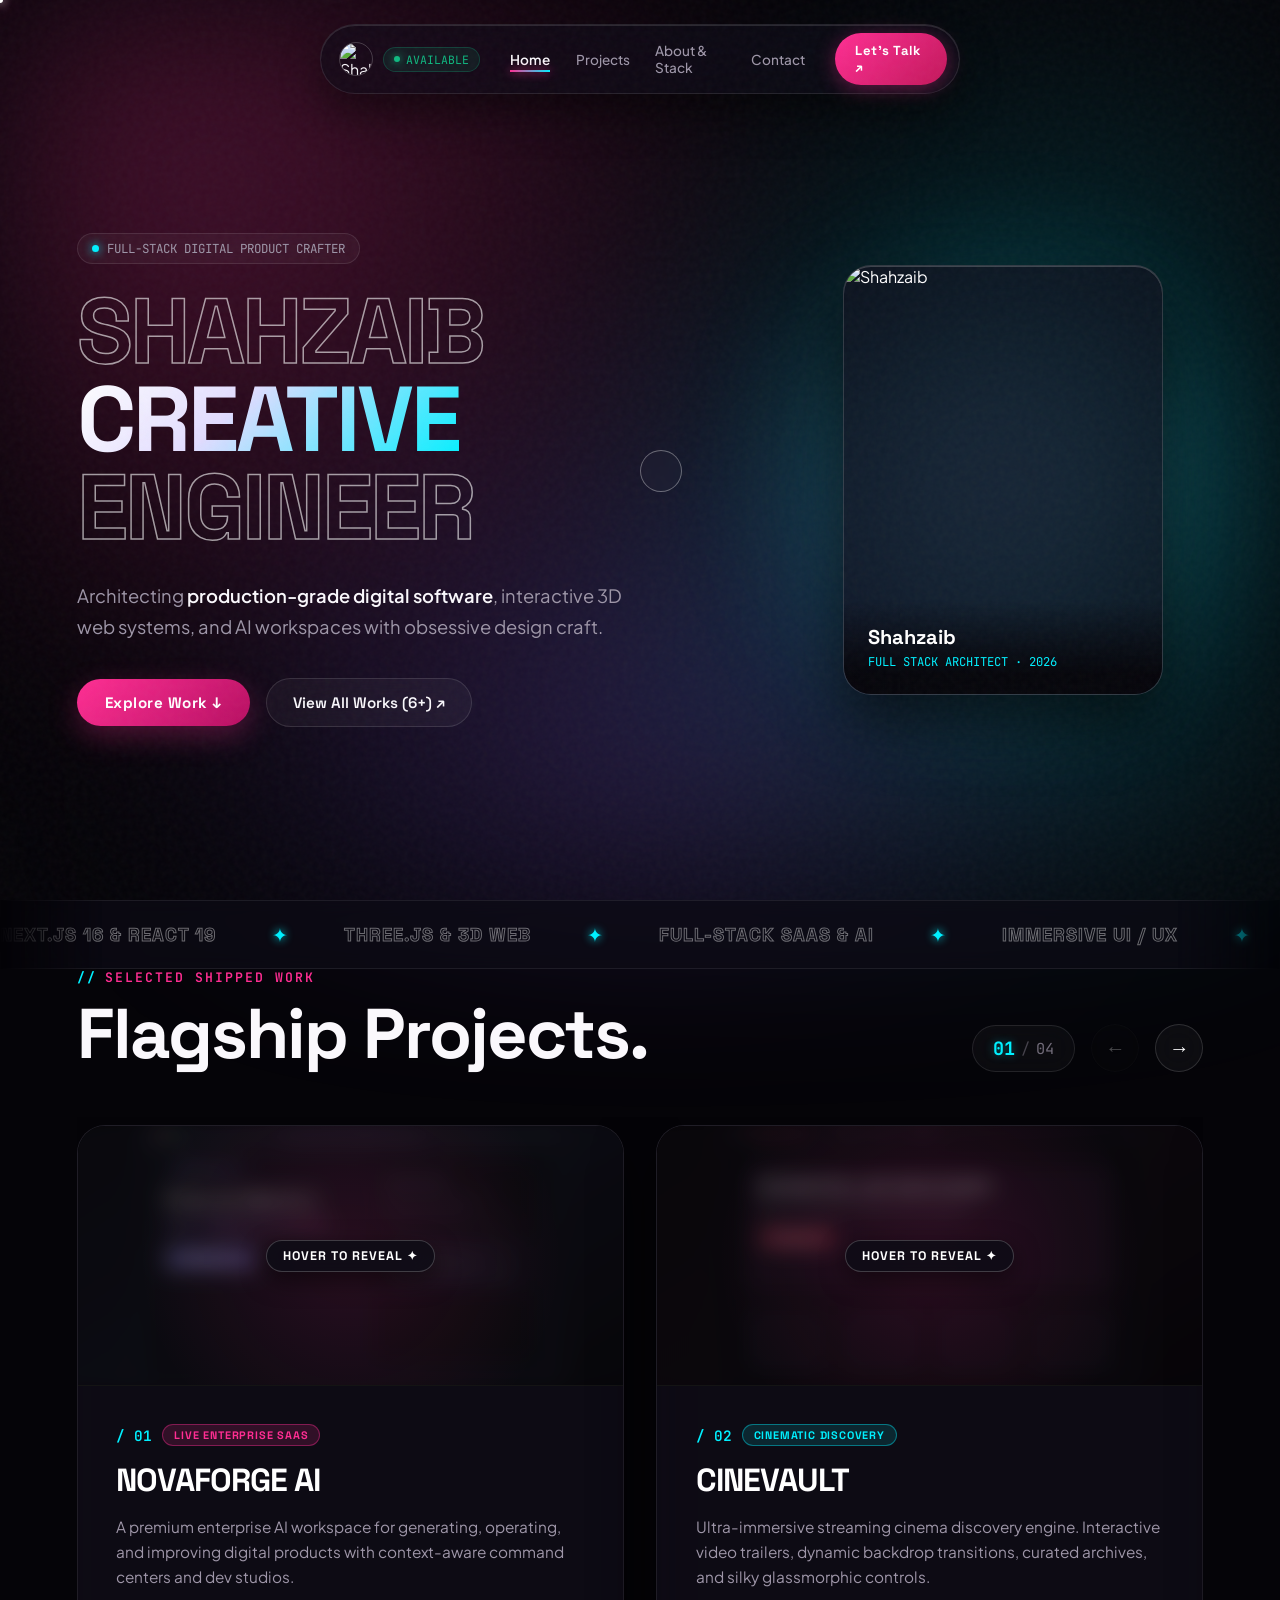
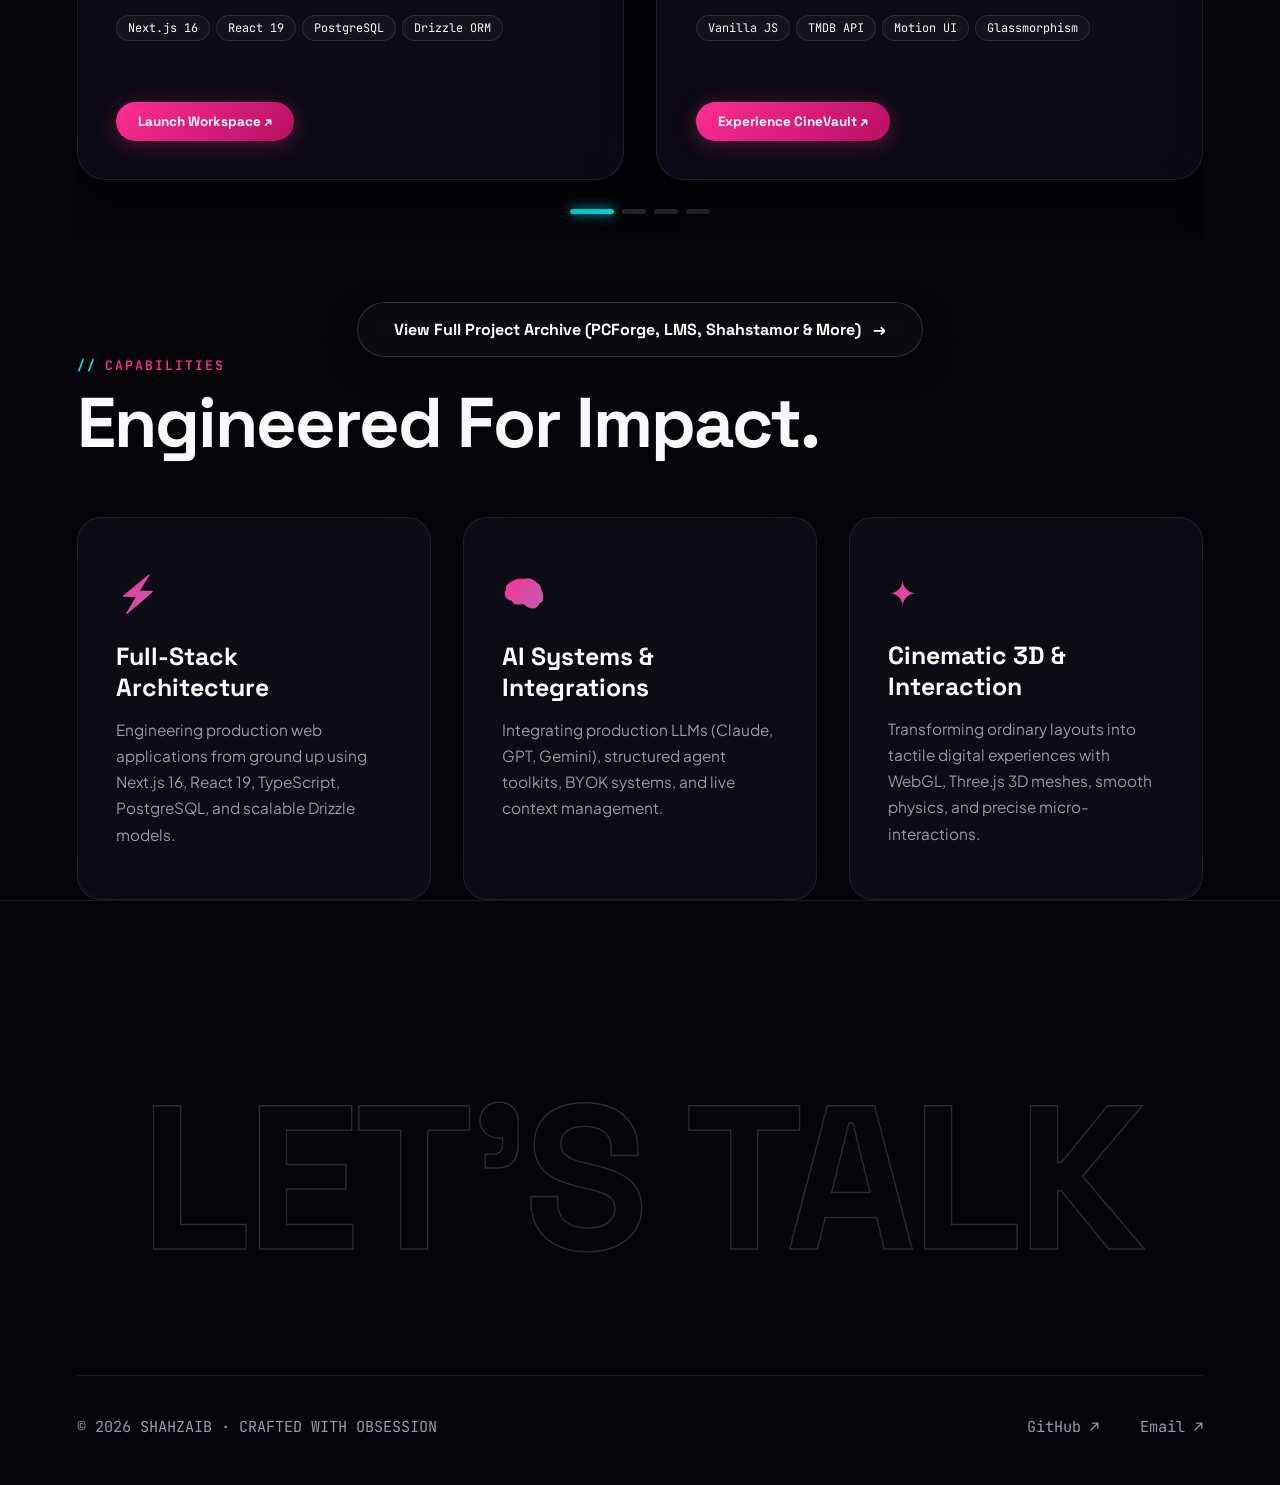
==== index.html @ 63eb2803 "feat: realistic 3D cyber earth globe with live network & interactive column-wise project carousel" ====
<!DOCTYPE html>
<html lang="en">
<head>
    <meta charset="UTF-8">
    <meta name="viewport" content="width=device-width, initial-scale=1.0">
    <title>Shahzaib — Creative Full-Stack Engineer & Designer</title>
    
    <!-- Favicon -->
    <link rel="icon" type="image/jpeg" href="images/logo.jpg">

    <!-- Fonts -->
    <link rel="preconnect" href="https://fonts.googleapis.com">
    <link rel="preconnect" href="https://fonts.gstatic.com" crossorigin>
    <link href="https://fonts.googleapis.com/css2?family=Plus+Jakarta+Sans:wght@300;400;500;600;700;800&family=Space+Grotesk:wght@500;600;700&family=JetBrains+Mono:wght@400;500&display=swap" rel="stylesheet">
    
    <!-- Three.js for 3D Cybernetic Scene -->
    <script src="https://cdnjs.cloudflare.com/ajax/libs/three.js/r128/three.min.js"></script>

    <!-- Master Stylesheet -->
    <link rel="stylesheet" href="assets/css/style.css">

    <style>
        /* Specific Hero & Index Styles */
        #hero {
            position: relative; min-height: 100vh;
            display: flex; align-items: center; justify-content: center;
            padding: 130px 0 70px; overflow: hidden;
            cursor: grab;
        }
        #hero:active {
            cursor: grabbing;
        }
        #three-canvas-container {
            position: absolute; inset: 0; z-index: 1; pointer-events: none;
            opacity: 0.9; mix-blend-mode: screen;
        }
        .hero-grid {
            display: grid; grid-template-columns: 1.25fr 0.75fr; gap: 3.5rem;
            align-items: center; width: 100%; position: relative; z-index: 2;
        }
        .hero-badge-wrap { margin-bottom: 1.5rem; }
        .hero-pill {
            display: inline-flex; align-items: center; gap: 8px;
            padding: 6px 14px; border-radius: 100px;
            background: rgba(255, 255, 255, 0.04);
            border: 1px solid rgba(255, 255, 255, 0.1);
            font-family: var(--font-mono); font-size: 0.78rem;
            color: var(--text-secondary); backdrop-filter: blur(10px);
        }
        .hero-pill span.dot { width: 7px; height: 7px; border-radius: 50%; background: var(--accent-cyan); box-shadow: 0 0 10px var(--accent-cyan); }
        
        .hero-title {
            font-family: var(--font-heading);
            font-size: clamp(3.2rem, 7.2vw, 6.6rem);
            letter-spacing: -3px; line-height: 0.95;
            display: flex; flex-direction: column; text-transform: uppercase; font-weight: 700;
        }
        .line-container { overflow: hidden; }
        .line-text {
            display: inline-block;
            transition: all 0.4s var(--ease);
            transform: translateY(100%); animation: slideUp 1.2s var(--ease) forwards;
        }
        .line-container:nth-child(1) .line-text { animation-delay: 0.15s; }
        .line-container:nth-child(2) .line-text { animation-delay: 0.3s; }
        .line-container:nth-child(3) .line-text { animation-delay: 0.45s; }
        
        .line-text.stroke {
            color: transparent; -webkit-text-stroke: 1.5px rgba(255, 255, 255, 0.6);
        }
        .line-text.stroke:hover {
            color: var(--accent-pink); -webkit-text-stroke: 1.5px var(--accent-pink);
            text-shadow: 0 0 40px var(--accent-pink); transform: translateY(-4px);
        }
        .line-text.gradient {
            background: linear-gradient(135deg, #FFFFFF 0%, #E2DCFF 40%, var(--accent-cyan) 100%);
            -webkit-background-clip: text; -webkit-text-fill-color: transparent;
        }
        .line-text.gradient:hover {
            filter: drop-shadow(0 0 35px rgba(0, 240, 255, 0.6));
            transform: translateY(-4px);
        }

        .hero-subtitle {
            margin-top: 1.8rem; max-width: 560px; font-size: 1.15rem;
            color: var(--text-secondary); line-height: 1.7; font-weight: 400;
        }
        .hero-subtitle strong { color: var(--text-primary); font-weight: 600; }

        .hero-actions { display: flex; gap: 1rem; align-items: center; margin-top: 2.2rem; }
        .btn-primary {
            display: inline-flex; align-items: center; gap: 10px;
            background: linear-gradient(135deg, var(--accent-pink), #B70F62);
            color: #FFF; padding: 14px 28px; border-radius: 100px;
            font-family: var(--font-heading); font-weight: 700; font-size: 0.95rem;
            letter-spacing: 0.5px; transition: all 0.35s var(--ease);
            box-shadow: 0 10px 30px var(--glow-pink);
        }
        .btn-primary:hover {
            transform: translateY(-3px) scale(1.03);
            box-shadow: 0 15px 40px rgba(255, 46, 147, 0.6);
        }
        .btn-ghost {
            display: inline-flex; align-items: center; gap: 10px;
            background: rgba(255, 255, 255, 0.04); border: 1px solid rgba(255, 255, 255, 0.12);
            color: var(--text-primary); padding: 14px 26px; border-radius: 100px;
            font-family: var(--font-heading); font-weight: 600; font-size: 0.95rem;
            backdrop-filter: blur(12px); transition: all 0.35s var(--ease);
        }
        .btn-ghost:hover {
            background: rgba(255, 255, 255, 0.1); border-color: rgba(255, 255, 255, 0.3);
            transform: translateY(-3px);
        }

        /* 3D Visual Card in Hero */
        .hero-visual {
            position: relative; width: 100%; height: 500px;
            display: flex; align-items: center; justify-content: center;
            perspective: 1200px;
        }
        .aura-glow {
            position: absolute; width: 340px; height: 340px; border-radius: 50%;
            background: radial-gradient(circle, var(--accent-pink) 0%, var(--accent-cyan) 60%, transparent 80%);
            filter: blur(85px); opacity: 0.35; transition: all 0.8s var(--ease); z-index: 1;
        }
        .hero-card-3d {
            position: relative; width: 320px; height: 430px; border-radius: 28px;
            overflow: hidden; z-index: 2;
            background: rgba(18, 15, 28, 0.65);
            border: 1px solid rgba(255, 255, 255, 0.15);
            box-shadow: 0 30px 60px rgba(0, 0, 0, 0.6), inset 0 1px 0 rgba(255, 255, 255, 0.2);
            backdrop-filter: blur(20px);
            transition: transform 0.6s var(--ease), border-color 0.4s;
            transform-style: preserve-3d;
        }
        .hero-card-3d img {
            width: 100%; height: 100%; object-fit: cover;
            filter: grayscale(20%) contrast(105%);
            transition: all 0.6s var(--ease);
        }
        .hero-card-meta {
            position: absolute; bottom: 0; inset-inline: 0; padding: 24px;
            background: linear-gradient(180deg, transparent 0%, rgba(6, 5, 10, 0.95) 80%);
            z-index: 3; display: flex; flex-direction: column; gap: 4px;
        }
        .hero-card-meta h4 { font-family: var(--font-heading); font-size: 1.25rem; font-weight: 700; color: #FFF; }
        .hero-card-meta p { font-family: var(--font-mono); font-size: 0.76rem; color: var(--accent-cyan); }
        .hero-visual:hover .hero-card-3d {
            border-color: var(--accent-pink);
            transform: translateY(-8px) rotateY(-8deg) rotateX(4deg);
            box-shadow: 0 40px 80px rgba(255, 46, 147, 0.3);
        }
        .hero-visual:hover .hero-card-3d img { filter: grayscale(0%) scale(1.04); }
        .hero-visual:hover .aura-glow { opacity: 0.65; transform: scale(1.15); }

        /* Marquee Ribbon */
        .marquee-wrapper {
            padding: 1.3rem 0; border-top: 1px solid var(--border); border-bottom: 1px solid var(--border);
            background: rgba(14, 12, 22, 0.7); backdrop-filter: blur(10px);
            overflow: hidden; display: flex; white-space: nowrap;
            mask-image: linear-gradient(to right, transparent, black 8%, black 92%, transparent);
            -webkit-mask-image: linear-gradient(to right, transparent, black 8%, black 92%, transparent);
        }
        .marquee-content { display: flex; gap: 3.5rem; align-items: center; animation: marquee 30s linear infinite; }
        .marquee-content h3 {
            font-family: var(--font-heading); font-size: 1.15rem; font-weight: 700;
            color: transparent; -webkit-text-stroke: 1px rgba(255, 255, 255, 0.4); text-transform: uppercase;
            letter-spacing: 1px;
        }
        .marquee-content span { color: var(--accent-cyan); font-size: 1.2rem; text-shadow: 0 0 10px var(--accent-cyan); }

        .archive-cta-banner {
            margin-top: 4rem; text-align: center;
        }
        .btn-view-archive {
            display: inline-flex; align-items: center; gap: 12px;
            padding: 16px 36px; border-radius: 100px;
            background: rgba(255, 255, 255, 0.03); border: 1px solid rgba(255, 255, 255, 0.15);
            font-family: var(--font-heading); font-weight: 700; font-size: 1rem;
            color: #FFF; backdrop-filter: blur(15px); transition: all 0.35s var(--ease);
            box-shadow: 0 10px 30px rgba(0, 0, 0, 0.4);
        }
        .btn-view-archive:hover {
            border-color: var(--accent-pink); background: rgba(255, 46, 147, 0.1);
            transform: translateY(-4px); box-shadow: 0 15px 40px var(--glow-pink);
        }

        @keyframes slideUp { to { transform: translateY(0); } }
        @keyframes marquee { 0% { transform: translateX(0); } 100% { transform: translateX(-50%); } }

        @media (max-width: 992px) {
            .hero-grid { grid-template-columns: 1fr; text-align: center; gap: 2.5rem; }
            .hero-subtitle { margin-inline: auto; }
            .hero-actions { justify-content: center; }
            .hero-visual { height: 380px; }
            .hero-card-3d { width: 280px; height: 360px; }
        }
    </style>
</head>
<body>

    <div class="noise-overlay"></div>
    <div class="ambient-glow" id="ambient-glow"></div>
    <div class="cursor-dot"></div>
    <div class="cursor-outline"><span class="cursor-text">VIEW</span></div>

    <!-- GLOBAL MULTI-PAGE NAVIGATION (CLEAN URLS) -->
    <nav>
        <a href="./" class="logo">
            <img src="images/logo.jpg" alt="Shahzaib Logo">
            <span class="nav-status"><span class="status-dot"></span> AVAILABLE</span>
        </a>
        <div class="nav-links">
            <a href="./" class="active">Home</a>
            <a href="work/">Projects</a>
            <a href="about/">About & Stack</a>
            <a href="contact/">Contact</a>
        </div>
        <a href="contact/" class="nav-btn" data-cursor="TALK">Let's Talk ↗</a>
    </nav>

    <!-- HERO SECTION WITH INTERACTIVE 3D WEBGL MESH -->
    <section id="hero">
        <div id="three-canvas-container"></div>
        <div class="container hero-grid">
            <div class="hero-content reveal">
                <div class="hero-badge-wrap">
                    <div class="hero-pill">
                        <span class="dot"></span>
                        FULL-STACK DIGITAL PRODUCT CRAFTER
                    </div>
                </div>
                <h1 class="hero-title">
                    <div class="line-container"><span class="line-text stroke">SHAHZAIB</span></div>
                    <div class="line-container"><span class="line-text gradient">CREATIVE</span></div>
                    <div class="line-container"><span class="line-text stroke">ENGINEER</span></div>
                </h1>
                <p class="hero-subtitle">
                    Architecting <strong>production-grade digital software</strong>, interactive 3D web systems, and AI workspaces with obsessive design craft.
                </p>
                <div class="hero-actions">
                    <a href="#work" class="btn-primary" data-cursor="EXPLORE">Explore Work ↓</a>
                    <a href="work/" class="btn-ghost" data-cursor="ARCHIVE">View All Works (6+) ↗</a>
                </div>
            </div>
            
            <div class="hero-visual reveal">
                <div class="aura-glow"></div>
                <div class="hero-card-3d">
                    <img src="images/profile.jpg" alt="Shahzaib">
                    <div class="hero-card-meta">
                        <h4>Shahzaib</h4>
                        <p>FULL STACK ARCHITECT · 2026</p>
                    </div>
                </div>
            </div>
        </div>
    </section>

    <!-- MARQUEE RIBBON -->
    <div class="marquee-wrapper">
        <div class="marquee-content">
            <h3>NEXT.JS 16 & REACT 19</h3> <span>✦</span>
            <h3>THREE.JS & 3D WEB</h3> <span>✦</span>
            <h3>FULL-STACK SAAS & AI</h3> <span>✦</span>
            <h3>IMMERSIVE UI / UX</h3> <span>✦</span>
            <h3>DRIZZLE & POSTGRESQL</h3> <span>✦</span>
            <h3>NEXT.JS 16 & REACT 19</h3> <span>✦</span>
            <h3>THREE.JS & 3D WEB</h3> <span>✦</span>
            <h3>FULL-STACK SAAS & AI</h3> <span>✦</span>
            <h3>IMMERSIVE UI / UX</h3> <span>✦</span>
            <h3>DRIZZLE & POSTGRESQL</h3> <span>✦</span>
        </div>
    </div>

    <!-- FEATURED WORK SECTION — COLUMN-WISE INTERACTIVE CAROUSEL -->
    <section id="work" class="container">
        <div class="carousel-header-wrap reveal">
            <div class="section-header-left">
                <div class="section-eyebrow">SELECTED SHIPPED WORK</div>
                <h2 class="section-title">Flagship Projects.</h2>
            </div>
            
            <div class="carousel-controls">
                <div class="carousel-counter">
                    <span id="active-num">01</span>
                    <span class="counter-slash">/</span>
                    <span class="total-num" id="total-num">04</span>
                </div>
                <button id="proj-prev" class="carousel-nav-btn" data-cursor="PREV" aria-label="Previous Project" disabled>←</button>
                <button id="proj-next" class="carousel-nav-btn" data-cursor="NEXT" aria-label="Next Project">→</button>
            </div>
        </div>

        <div class="projects-carousel-container reveal">
            <div class="projects-carousel-track" id="projects-track">
                
                <!-- Project 01: NOVAFORGE AI -->
                <article class="carousel-card" data-cursor="VIEW LIVE">
                    <div class="carousel-card-visual">
                        <img src="images/project-novaforge.svg" alt="NOVAFORGE AI Preview" class="project-image">
                        <div class="project-visual-overlay"></div>
                        <span class="hover-reveal-tag">HOVER TO REVEAL ✦</span>
                    </div>
                    <div class="carousel-card-body">
                        <div>
                            <div class="project-tag-row">
                                <span class="project-num">/ 01</span>
                                <span class="project-badge">Live Enterprise SaaS</span>
                            </div>
                            <h3 class="project-title">NOVAFORGE AI</h3>
                            <p class="project-desc">A premium enterprise AI workspace for generating, operating, and improving digital products with context-aware command centers and dev studios.</p>
                            <div class="project-tech">
                                <span>Next.js 16</span>
                                <span>React 19</span>
                                <span>PostgreSQL</span>
                                <span>Drizzle ORM</span>
                            </div>
                        </div>
                        <div class="project-actions">
                            <a href="https://novaforge-ai-motion-upgraded.vercel.app/" target="_blank" rel="noreferrer" class="btn-project-cta" data-cursor="LAUNCH">Launch Workspace ↗</a>
                        </div>
                    </div>
                </article>

                <!-- Project 02: CINEVAULT -->
                <article class="carousel-card" data-cursor="STREAM">
                    <div class="carousel-card-visual">
                        <img src="images/project-cinevault.svg" alt="CineVault Preview" class="project-image">
                        <div class="project-visual-overlay"></div>
                        <span class="hover-reveal-tag">HOVER TO REVEAL ✦</span>
                    </div>
                    <div class="carousel-card-body">
                        <div>
                            <div class="project-tag-row">
                                <span class="project-num">/ 02</span>
                                <span class="project-badge cyan">Cinematic Discovery</span>
                            </div>
                            <h3 class="project-title">CINEVAULT</h3>
                            <p class="project-desc">Ultra-immersive streaming cinema discovery engine. Interactive video trailers, dynamic backdrop transitions, curated archives, and silky glassmorphic controls.</p>
                            <div class="project-tech">
                                <span>Vanilla JS</span>
                                <span>TMDB API</span>
                                <span>Motion UI</span>
                                <span>Glassmorphism</span>
                            </div>
                        </div>
                        <div class="project-actions">
                            <a href="https://shahzaib-io-dev.github.io/shahzaib-cinevault/" target="_blank" rel="noreferrer" class="btn-project-cta" data-cursor="EXPERIENCE">Experience CineVault ↗</a>
                        </div>
                    </div>
                </article>

                <!-- Project 03: NEXUS AI -->
                <article class="carousel-card" data-cursor="OPEN">
                    <div class="carousel-card-visual">
                        <img src="images/project-nexus.jpg" alt="Nexus AI Preview" class="project-image">
                        <div class="project-visual-overlay"></div>
                        <span class="hover-reveal-tag">HOVER TO REVEAL ✦</span>
                    </div>
                    <div class="carousel-card-body">
                        <div>
                            <div class="project-tag-row">
                                <span class="project-num">/ 03</span>
                                <span class="project-badge">Browser AI App</span>
                            </div>
                            <h3 class="project-title">NEXUS AI</h3>
                            <p class="project-desc">A fully functional, browser-native AI chat workspace with Bring Your Own Key (BYOK) architecture, offline fallback, and Web Speech voice recognition.</p>
                            <div class="project-tech">
                                <span>Vanilla JS</span>
                                <span>OpenAI API</span>
                                <span>Web Speech API</span>
                                <span>Local Persistence</span>
                            </div>
                        </div>
                        <div class="project-actions">
                            <a href="https://shahzaib-io-dev.github.io/shahzaib-nexus/" target="_blank" rel="noreferrer" class="btn-project-cta" data-cursor="WORKSPACE">View Workspace ↗</a>
                        </div>
                    </div>
                </article>

                <!-- Project 04: GitFinder -->
                <article class="carousel-card" data-cursor="SEARCH">
                    <div class="carousel-card-visual">
                        <img src="images/project-gitfinder.jpg" alt="GitFinder Preview" class="project-image">
                        <div class="project-visual-overlay"></div>
                        <span class="hover-reveal-tag">HOVER TO REVEAL ✦</span>
                    </div>
                    <div class="carousel-card-body">
                        <div>
                            <div class="project-tag-row">
                                <span class="project-num">/ 04</span>
                                <span class="project-badge cyan">Progressive Web App</span>
                            </div>
                            <h3 class="project-title">GitFinder</h3>
                            <p class="project-desc">A sleek, installable PWA to explore GitHub developers worldwide with real-time analytics, instant query caching, and dynamic language matrices.</p>
                            <div class="project-tech">
                                <span>Vanilla JS</span>
                                <span>GitHub API</span>
                                <span>Service Workers</span>
                                <span>PWA</span>
                            </div>
                        </div>
                        <div class="project-actions">
                            <a href="https://shahzaib-io-dev.github.io/git-finder/" target="_blank" rel="noreferrer" class="btn-project-cta" data-cursor="OPEN PWA">Open GitFinder ↗</a>
                        </div>
                    </div>
                </article>

            </div>

            <!-- Dots Indicator -->
            <div class="carousel-dots" id="carousel-dots"></div>
        </div>

        <div class="archive-cta-banner reveal">
            <a href="work/" class="btn-view-archive" data-cursor="ALL WORK">
                View Full Project Archive (PCForge, LMS, Shahstamor & More) <span>→</span>
            </a>
        </div>
    </section>

    <!-- CORE DISCIPLINES / CAPABILITIES -->
    <section id="services" class="container">
        <div class="section-header reveal">
            <div class="section-eyebrow">CAPABILITIES</div>
            <h2 class="section-title">Engineered For Impact.</h2>
        </div>
        <div class="services-grid">
            <div class="service-card reveal">
                <span class="service-icon">⚡</span>
                <h4>Full-Stack Architecture</h4>
                <p>Engineering production web applications from ground up using Next.js 16, React 19, TypeScript, PostgreSQL, and scalable Drizzle models.</p>
            </div>
            <div class="service-card reveal" style="transition-delay: 120ms;">
                <span class="service-icon">🧠</span>
                <h4>AI Systems & Integrations</h4>
                <p>Integrating production LLMs (Claude, GPT, Gemini), structured agent toolkits, BYOK systems, and live context management.</p>
            </div>
            <div class="service-card reveal" style="transition-delay: 240ms;">
                <span class="service-icon">✦</span>
                <h4>Cinematic 3D & Interaction</h4>
                <p>Transforming ordinary layouts into tactile digital experiences with WebGL, Three.js 3D meshes, smooth physics, and precise micro-interactions.</p>
            </div>
        </div>
    </section>

    <!-- KINETIC FOOTER -->
    <footer id="contact">
        <div class="footer-huge-wrap">
            <a href="contact/" class="footer-huge-text" data-cursor="MAIL">LET'S TALK</a>
        </div>
        <div class="footer-bottom">
            <div>© 2026 SHAHZAIB · CRAFTED WITH OBSESSION</div>
            <div class="footer-social">
                <a href="https://github.com/shahzaib-io-dev" target="_blank" rel="noreferrer">GitHub ↗</a>
                <a href="mailto:siyandeveloper@gmail.com">Email ↗</a>
            </div>
        </div>
    </footer>

    <!-- Master Script Controller -->
    <script src="assets/js/main.js"></script>
</body>
</html>
---- assets/css/style.css ----
/* =========================================
   SHAHZAIB DIGITAL — MARCELO DESIGN GRADE ARCHITECTURE
   ========================================= */

:root {
    --bg-void: #050408;
    --bg-main: #09080e;
    --bg-secondary: #110e1a;
    --bg-card: rgba(18, 15, 26, 0.7);
    --bg-card-hover: rgba(28, 23, 40, 0.9);

    --accent-pink: #FF2E93;
    --accent-cyan: #00F0FF;
    --accent-violet: #8B5CF6;
    --accent-green: #10B981;

    --glow-pink: rgba(255, 46, 147, 0.28);
    --glow-cyan: rgba(0, 240, 255, 0.22);
    --glow-violet: rgba(139, 92, 246, 0.25);

    --text-primary: #FAF8FC;
    --text-secondary: #9E96A8;
    --text-muted: #5F576A;
    --border: rgba(255, 255, 255, 0.08);
    --border-hover: rgba(255, 46, 147, 0.45);

    --font-heading: 'Space Grotesk', -apple-system, sans-serif;
    --font-body: 'Plus Jakarta Sans', sans-serif;
    --font-mono: 'JetBrains Mono', monospace;
    --ease: cubic-bezier(0.16, 1, 0.3, 1);
}

* { margin: 0; padding: 0; box-sizing: border-box; cursor: none; }
html { scroll-behavior: smooth; }

body {
    background-color: var(--bg-void);
    color: var(--text-primary);
    font-family: var(--font-body);
    overflow-x: hidden;
    -webkit-font-smoothing: antialiased;
    position: relative;
    min-height: 100vh;
}

/* Subtle Film Grain Noise Texture */
.noise-overlay {
    position: fixed; inset: 0; width: 100vw; height: 100vh;
    pointer-events: none; z-index: 99998; opacity: 0.035;
    background-image: url("data:image/svg+xml,%3Csvg viewBox='0 0 200 200' xmlns='http://www.w3.org/2000/svg'%3E%3Cfilter id='noiseFilter'%3E%3CfeTurbulence type='fractalNoise' baseFrequency='0.8' numOctaves='3' stitchTiles='stitch'/%3E%3C/filter%3E%3Crect width='100%25' height='100%25' filter='url(%23noiseFilter)'/%3E%3C/svg%3E");
}

/* Ambient Radial Mesh Lights */
.ambient-glow {
    position: fixed; top: 0; left: 0; width: 100vw; height: 100vh;
    pointer-events: none; z-index: -1;
    background: 
        radial-gradient(circle at 15% 15%, var(--glow-pink) 0%, transparent 45%),
        radial-gradient(circle at 85% 55%, var(--glow-cyan) 0%, transparent 45%),
        radial-gradient(circle at 50% 85%, var(--glow-violet) 0%, transparent 50%);
    filter: blur(100px);
    transition: transform 0.2s cubic-bezier(0.1, 0, 0.2, 1);
}

::-webkit-scrollbar { width: 6px; }
::-webkit-scrollbar-track { background: var(--bg-void); }
::-webkit-scrollbar-thumb { background: rgba(255, 255, 255, 0.15); border-radius: 10px; }
::-webkit-scrollbar-thumb:hover { background: var(--accent-pink); }

a { text-decoration: none; color: inherit; }
ul { list-style: none; }

/* =========================================
   CUSTOM FLUID CURSOR
   ========================================= */
.cursor-dot, .cursor-outline {
    position: fixed; top: 0; left: 0; transform: translate(-50%, -50%);
    border-radius: 50%; z-index: 999999; pointer-events: none;
    display: flex; align-items: center; justify-content: center;
}
.cursor-dot {
    width: 6px; height: 6px; background-color: #FFF;
    box-shadow: 0 0 10px #FFF, 0 0 20px var(--accent-pink);
    transition: opacity 0.2s;
}
.cursor-outline {
    width: 42px; height: 42px;
    border: 1px solid rgba(255, 255, 255, 0.35);
    background: rgba(255, 255, 255, 0.02);
    backdrop-filter: blur(2px);
    transition: width 0.35s var(--ease), height 0.35s var(--ease), background-color 0.35s, border-color 0.35s, transform 0.08s linear;
}
.cursor-text {
    font-size: 10px; font-weight: 700; color: #FFF;
    opacity: 0; transition: opacity 0.2s; text-transform: uppercase; letter-spacing: 1.5px;
    font-family: var(--font-heading);
}
.cursor-outline.hovering { 
    width: 90px; height: 90px;
    background-color: rgba(255, 46, 147, 0.25);
    border-color: var(--accent-pink);
    box-shadow: 0 0 35px var(--glow-pink);
    backdrop-filter: blur(4px);
}
.cursor-outline.hovering .cursor-text { opacity: 1; }

/* =========================================
   GLOBAL NAVIGATION (MULTI-PAGE)
   ========================================= */
nav {
    position: fixed; top: 24px; left: 50%; transform: translateX(-50%);
    background: rgba(14, 12, 22, 0.7); backdrop-filter: blur(25px) saturate(180%);
    border: 1px solid rgba(255, 255, 255, 0.1); border-radius: 100px;
    padding: 8px 12px 8px 18px; z-index: 1000;
    display: flex; align-items: center; gap: 30px;
    box-shadow: 0 20px 40px rgba(0, 0, 0, 0.45), inset 0 1px 0 rgba(255, 255, 255, 0.12);
    transition: all 0.4s var(--ease);
}
nav:hover {
    border-color: rgba(255, 46, 147, 0.4);
    box-shadow: 0 20px 50px rgba(255, 46, 147, 0.15), inset 0 1px 0 rgba(255, 255, 255, 0.2);
}
.logo { display: flex; align-items: center; gap: 10px; }
.logo img {
    height: 34px; width: 34px; object-fit: cover; border-radius: 50%;
    border: 1.5px solid rgba(255, 255, 255, 0.2);
    transition: transform 0.4s var(--ease), border-color 0.4s;
}
.logo:hover img { transform: scale(1.1) rotate(6deg); border-color: var(--accent-pink); }

.nav-status {
    display: inline-flex; align-items: center; gap: 6px;
    padding: 4px 10px; border-radius: 50px;
    background: rgba(16, 185, 129, 0.1); border: 1px solid rgba(16, 185, 129, 0.25);
    font-family: var(--font-mono); font-size: 0.72rem; color: #10B981;
}
.status-dot {
    width: 6px; height: 6px; border-radius: 50%; background: #10B981;
    box-shadow: 0 0 8px #10B981; animation: pulse 2s infinite;
}
@keyframes pulse { 0%, 100% { opacity: 1; transform: scale(1); } 50% { opacity: 0.4; transform: scale(0.85); } }

.nav-links { display: flex; gap: 1.6rem; align-items: center; }
.nav-links a {
    font-size: 0.85rem; font-weight: 500; color: var(--text-secondary);
    transition: color 0.3s; position: relative; padding: 4px 0;
    font-family: var(--font-body);
}
.nav-links a.active {
    color: var(--text-primary); font-weight: 600;
}
.nav-links a::after {
    content: ''; position: absolute; bottom: 0; left: 0; width: 0%; height: 2px;
    background: linear-gradient(90deg, var(--accent-pink), var(--accent-cyan));
    transition: width 0.3s var(--ease); box-shadow: 0 0 10px var(--accent-pink);
}
.nav-links a:hover, .nav-links a.active { color: var(--text-primary); }
.nav-links a:hover::after, .nav-links a.active::after { width: 100%; }

.nav-btn {
    background: linear-gradient(135deg, var(--accent-pink), #C2185B);
    color: #FFF; padding: 9px 20px; border-radius: 50px;
    font-weight: 700; font-size: 0.82rem; font-family: var(--font-heading);
    letter-spacing: 0.5px; transition: all 0.3s var(--ease);
    box-shadow: 0 4px 20px rgba(255, 46, 147, 0.35);
}
.nav-btn:hover {
    transform: translateY(-2px) scale(1.04);
    box-shadow: 0 8px 30px rgba(255, 46, 147, 0.6);
    filter: brightness(1.1);
}

/* Mobile Nav Toggle */
.mobile-toggle {
    display: none; background: none; border: none; color: #FFF;
    font-size: 1.5rem; cursor: pointer; padding: 4px;
}

/* =========================================
   LAYOUT UTILITIES
   ========================================= */
.container { max-width: 1360px; margin: 0 auto; padding: 0 6%; }
section { position: relative; padding: 120px 0; }

.section-header { margin-bottom: 3.5rem; }
.section-eyebrow {
    font-family: var(--font-mono); font-size: 0.82rem; font-weight: 600;
    color: var(--accent-pink); letter-spacing: 2px; text-transform: uppercase;
    margin-bottom: 0.8rem; display: flex; align-items: center; gap: 8px;
}
.section-eyebrow::before { content: '//'; color: var(--accent-cyan); font-weight: 700; }
.section-title {
    font-family: var(--font-heading); font-size: clamp(2.4rem, 5.5vw, 4.4rem);
    letter-spacing: -2px; font-weight: 700; line-height: 1.05;
}

.reveal { opacity: 0; transform: translateY(35px); transition: all 0.9s var(--ease); }
.reveal.active { opacity: 1; transform: translateY(0); }

/* =========================================
   PROJECT SHOWCASE CAROUSEL (COLUMN-WISE)
   ========================================= */
.carousel-header-wrap {
    display: flex; align-items: flex-end; justify-content: space-between;
    margin-bottom: 2.8rem; flex-wrap: wrap; gap: 1.5rem;
}
.carousel-controls {
    display: flex; align-items: center; gap: 1rem;
}
.carousel-counter {
    font-family: var(--font-mono); font-size: 0.95rem; color: var(--text-secondary);
    display: flex; align-items: center; gap: 6px; padding: 10px 20px; border-radius: 100px;
    background: rgba(255, 255, 255, 0.03); border: 1px solid rgba(255, 255, 255, 0.1);
    backdrop-filter: blur(12px);
}
.carousel-counter #active-num {
    color: var(--accent-cyan); font-weight: 700; font-size: 1.15rem;
    text-shadow: 0 0 10px rgba(0, 240, 255, 0.4);
}
.carousel-counter .counter-slash { opacity: 0.4; }
.carousel-counter .total-num { opacity: 0.7; }

.carousel-nav-btn {
    width: 48px; height: 48px; border-radius: 50%;
    background: rgba(255, 255, 255, 0.04); border: 1px solid rgba(255, 255, 255, 0.14);
    color: #FFF; display: inline-flex; align-items: center; justify-content: center;
    font-size: 1.25rem; cursor: pointer; transition: all 0.35s var(--ease);
    backdrop-filter: blur(12px); outline: none;
}
.carousel-nav-btn:hover:not(:disabled) {
    background: var(--accent-pink); border-color: var(--accent-pink);
    color: #FFF; box-shadow: 0 0 25px var(--glow-pink);
    transform: scale(1.1);
}
.carousel-nav-btn:disabled {
    opacity: 0.28; cursor: not-allowed; border-color: rgba(255, 255, 255, 0.06);
}

.projects-carousel-container {
    position: relative; overflow: hidden; width: 100%;
    padding: 0.5rem 0 1.5rem;
}
.projects-carousel-track {
    display: flex; gap: 2rem;
    transition: transform 0.65s cubic-bezier(0.16, 1, 0.3, 1);
    will-change: transform;
}

/* Individual Column Card */
.carousel-card {
    flex: 0 0 calc(50% - 1rem); min-width: 0;
    border-radius: 28px; overflow: hidden;
    background: var(--bg-card);
    border: 1px solid var(--border);
    box-shadow: 0 24px 60px rgba(0, 0, 0, 0.55), inset 0 1px 0 rgba(255, 255, 255, 0.12);
    backdrop-filter: blur(20px);
    transition: all 0.45s var(--ease);
    display: flex; flex-direction: column;
    position: relative;
}
.carousel-card::before {
    content: ''; position: absolute; inset: 0; z-index: 0; pointer-events: none;
    background: radial-gradient(550px circle at var(--mouse-x, 0) var(--mouse-y, 0), rgba(255, 46, 147, 0.14), transparent 50%);
    opacity: 0; transition: opacity 0.35s;
}
.carousel-card:hover {
    border-color: var(--accent-pink);
    transform: translateY(-8px);
    box-shadow: 0 35px 80px rgba(255, 46, 147, 0.2), inset 0 1px 0 rgba(255, 255, 255, 0.22);
}
.carousel-card:hover::before { opacity: 1; }

/* Visual Preview Top */
.carousel-card-visual {
    position: relative; height: 260px; overflow: hidden;
    background: #000; display: flex; align-items: center; justify-content: center;
    border-bottom: 1px solid var(--border);
}
.carousel-card-visual .project-image {
    width: 100%; height: 100%; object-fit: cover; object-position: center;
    filter: blur(10px) grayscale(50%) brightness(0.7);
    transform: scale(1.1); transition: all 0.7s var(--ease);
}
.carousel-card-visual .project-visual-overlay {
    position: absolute; inset: 0;
    background: radial-gradient(circle at center, rgba(255, 46, 147, 0.12), transparent 70%),
                rgba(9, 8, 14, 0.35);
    transition: all 0.6s var(--ease); pointer-events: none;
}
.carousel-card-visual .hover-reveal-tag {
    position: absolute; z-index: 3;
    padding: 7px 16px; border-radius: 50px;
    background: rgba(14, 12, 22, 0.85); backdrop-filter: blur(15px);
    border: 1px solid rgba(255, 255, 255, 0.2);
    font-family: var(--font-heading); font-size: 0.78rem; font-weight: 700;
    color: #FFF; letter-spacing: 1px;
    box-shadow: 0 8px 24px rgba(0, 0, 0, 0.5);
    transition: all 0.35s var(--ease);
}
.carousel-card:hover .carousel-card-visual .project-image {
    filter: blur(0px) grayscale(0%) brightness(1);
    transform: scale(1.02);
}
.carousel-card:hover .carousel-card-visual .project-visual-overlay {
    background: rgba(0, 0, 0, 0.05);
}
.carousel-card:hover .hover-reveal-tag {
    background: var(--accent-pink); color: #FFF; border-color: var(--accent-pink);
    box-shadow: 0 0 20px var(--accent-pink); transform: scale(1.06);
}

/* Card Body Content */
.carousel-card-body {
    padding: 2.4rem; display: flex; flex-direction: column; justify-content: space-between;
    flex: 1; position: relative; z-index: 2;
}
.project-tag-row { display: flex; align-items: center; gap: 10px; margin-bottom: 1rem; }
.project-num { font-family: var(--font-mono); font-size: 0.9rem; font-weight: 600; color: var(--accent-cyan); }
.project-badge {
    padding: 3px 11px; border-radius: 50px; font-family: var(--font-heading);
    font-size: 0.68rem; font-weight: 700; letter-spacing: 0.8px; text-transform: uppercase;
    background: rgba(255, 46, 147, 0.15); border: 1px solid rgba(255, 46, 147, 0.4);
    color: var(--accent-pink);
}
.project-badge.cyan {
    background: rgba(0, 240, 255, 0.12); border-color: rgba(0, 240, 255, 0.4);
    color: var(--accent-cyan);
}

.project-title {
    font-family: var(--font-heading); font-size: clamp(1.8rem, 2.5vw, 2.4rem);
    letter-spacing: -1px; font-weight: 700; color: #FFF; line-height: 1.15; margin-bottom: 0.9rem;
    transition: color 0.3s;
}
.carousel-card:hover .project-title {
    color: #FFF; text-shadow: 0 0 25px rgba(255, 46, 147, 0.35);
}
.project-desc {
    color: var(--text-secondary); font-size: 0.96rem; line-height: 1.65; margin-bottom: 1.6rem;
}

.project-tech { display: flex; gap: 6px; flex-wrap: wrap; margin-bottom: 1.8rem; }
.project-tech span {
    border: 1px solid rgba(255, 255, 255, 0.1); padding: 4px 11px;
    border-radius: 50px; font-size: 0.74rem; font-family: var(--font-mono);
    backdrop-filter: blur(8px); background: rgba(255, 255, 255, 0.03);
    color: var(--text-primary);
}

.project-actions { display: flex; gap: 1rem; align-items: center; margin-top: auto; }
.btn-project-cta {
    display: inline-flex; align-items: center; gap: 8px;
    background: linear-gradient(135deg, var(--accent-pink), #B70F62);
    color: #FFF; padding: 11px 22px; border-radius: 50px;
    font-family: var(--font-heading); font-weight: 700; font-size: 0.84rem;
    transition: all 0.3s var(--ease); box-shadow: 0 4px 20px var(--glow-pink);
}
.btn-project-cta:hover {
    transform: translateY(-2px) scale(1.03);
    box-shadow: 0 8px 30px rgba(255, 46, 147, 0.5);
}

/* Dots Navigation */
.carousel-dots {
    display: flex; align-items: center; justify-content: center; gap: 8px;
    margin-top: 1.8rem;
}
.carousel-dot {
    width: 24px; height: 5px; border-radius: 10px;
    background: rgba(255, 255, 255, 0.15); border: none; cursor: pointer;
    transition: all 0.35s var(--ease); padding: 0;
}
.carousel-dot.active {
    width: 44px; background: var(--accent-cyan);
    box-shadow: 0 0 12px var(--accent-cyan);
}

/* =========================================
   ARCHIVE PAGE GRID (WORK/INDEX.HTML)
   ========================================= */
.projects-grid {
    display: grid; grid-template-columns: 1fr; gap: 3.5rem; margin-top: 2rem;
}
.project-card {
    position: relative; border-radius: 28px; overflow: hidden;
    background: var(--bg-card);
    border: 1px solid var(--border);
    box-shadow: 0 30px 60px rgba(0, 0, 0, 0.6), inset 0 1px 0 rgba(255, 255, 255, 0.12);
    backdrop-filter: blur(20px);
    transition: all 0.5s var(--ease);
    display: grid; grid-template-columns: 1.15fr 0.85fr; min-height: 480px;
}
.project-card:hover {
    border-color: var(--accent-pink);
    transform: translateY(-8px);
    box-shadow: 0 40px 90px rgba(255, 46, 147, 0.22), inset 0 1px 0 rgba(255, 255, 255, 0.25);
}
.project-info {
    padding: 3.5rem; display: flex; flex-direction: column; justify-content: space-between;
    position: relative; z-index: 3;
}
.project-visual-half {
    position: relative; overflow: hidden; border-left: 1px solid var(--border);
    display: flex; align-items: center; justify-content: center; background: #000;
}
.project-visual-half .project-image {
    width: 100%; height: 100%; object-fit: cover; object-position: center;
    filter: blur(12px) grayscale(50%) brightness(0.7);
    transform: scale(1.1); transition: all 0.7s var(--ease);
}
.project-visual-half .project-visual-overlay {
    position: absolute; inset: 0;
    background: radial-gradient(circle at center, rgba(255, 46, 147, 0.1), transparent 70%),
                rgba(9, 8, 14, 0.4);
    transition: all 0.7s var(--ease); pointer-events: none;
}
.project-visual-half .hover-reveal-tag {
    position: absolute; z-index: 4;
    padding: 8px 18px; border-radius: 50px;
    background: rgba(14, 12, 22, 0.85); backdrop-filter: blur(15px);
    border: 1px solid rgba(255, 255, 255, 0.2);
    font-family: var(--font-heading); font-size: 0.82rem; font-weight: 700;
    color: #FFF; letter-spacing: 1px;
    box-shadow: 0 10px 30px rgba(0, 0, 0, 0.5);
    transition: all 0.4s var(--ease);
}
.project-card:hover .project-visual-half .project-image {
    filter: blur(0px) grayscale(0%) brightness(1);
    transform: scale(1.02);
}
.project-card:hover .project-visual-half .project-visual-overlay {
    background: rgba(0, 0, 0, 0.05);
}
.project-card:hover .hover-reveal-tag {
    background: var(--accent-pink); color: #FFF; border-color: var(--accent-pink);
    box-shadow: 0 0 25px var(--accent-pink); transform: scale(1.08);
}

/* =========================================
   SERVICES / CAPABILITIES
   ========================================= */
.services-grid { display: grid; grid-template-columns: repeat(3, 1fr); gap: 2rem; }
.service-card {
    padding: 3.2rem 2.4rem; background: var(--bg-card);
    border: 1px solid var(--border); border-radius: 24px;
    position: relative; overflow: hidden; backdrop-filter: blur(20px);
    transition: all 0.4s var(--ease);
}
.service-card::before {
    content: ''; position: absolute; inset: 0; z-index: 0; pointer-events: none;
    background: radial-gradient(500px circle at var(--mouse-x, 0) var(--mouse-y, 0), rgba(255, 46, 147, 0.12), transparent 45%);
    opacity: 0; transition: opacity 0.3s;
}
.service-card:hover {
    border-color: rgba(255, 46, 147, 0.45);
    transform: translateY(-6px);
    box-shadow: 0 20px 40px rgba(0, 0, 0, 0.4), 0 0 30px rgba(255, 46, 147, 0.1);
}
.service-card:hover::before { opacity: 1; }
.service-icon {
    font-size: 2.2rem; margin-bottom: 1.6rem; display: block;
    background: linear-gradient(135deg, var(--accent-pink), var(--accent-cyan));
    -webkit-background-clip: text; -webkit-text-fill-color: transparent;
}
.service-card h4 {
    font-size: 1.55rem; margin-bottom: 0.9rem; font-family: var(--font-heading);
    font-weight: 700; color: #FFF; position: relative; z-index: 1;
}
.service-card p {
    color: var(--text-secondary); line-height: 1.7; font-size: 0.96rem;
    position: relative; z-index: 1;
}

/* =========================================
   FOOTER (MASSIVE KINETIC ACTION)
   ========================================= */
footer {
    padding: 9rem 6% 3rem; background: var(--bg-void);
    display: flex; flex-direction: column; justify-content: space-between;
    min-height: 65vh; position: relative; overflow: hidden; border-top: 1px solid var(--border);
}
.footer-huge-wrap { flex: 1; display: flex; align-items: center; justify-content: center; }
.footer-huge-text {
    font-family: var(--font-heading); font-size: clamp(4.5rem, 16vw, 13.5rem);
    font-weight: 800; line-height: 0.85; letter-spacing: -5px;
    color: transparent; -webkit-text-stroke: 1.5px rgba(255, 255, 255, 0.15);
    transition: all 0.6s var(--ease); text-align: center; display: block;
}
.footer-huge-text:hover {
    color: #FFF; -webkit-text-stroke: 1.5px #FFF;
    text-shadow: 0 0 80px var(--accent-pink), 0 0 120px var(--accent-cyan);
    transform: scale(1.02);
}
.footer-bottom {
    display: flex; justify-content: space-between; align-items: center;
    color: var(--text-secondary); font-size: 0.95rem; font-family: var(--font-mono);
    border-top: 1px solid var(--border); padding-top: 2.5rem; margin-top: 4rem;
}
.footer-social a {
    margin-left: 2rem; transition: all 0.3s; color: var(--text-secondary);
}
.footer-social a:hover { color: var(--accent-cyan); text-shadow: 0 0 12px var(--accent-cyan); }

/* =========================================
   RESPONSIVE DESIGN (MOBILE FOCUSED)
   ========================================= */
@media (max-width: 992px) {
    * { cursor: auto !important; }
    .cursor-dot, .cursor-outline { display: none; }
    nav { width: 92%; padding: 8px 14px; justify-content: space-between; }
    .nav-links { display: none; }
    .mobile-toggle { display: block; }
    .services-grid { grid-template-columns: 1fr; }
    
    /* Mobile Carousel Adjustments */
    .carousel-header-wrap {
        flex-direction: column; align-items: flex-start; gap: 1.2rem;
    }
    .carousel-controls {
        width: 100%; justify-content: space-between;
    }
    .carousel-card {
        flex: 0 0 100%; min-width: 100%;
    }
    .carousel-card-visual {
        height: 220px;
    }
    .carousel-card-visual .project-image {
        filter: blur(0px) grayscale(0%) brightness(0.9);
        transform: none;
    }
    .carousel-card-visual .hover-reveal-tag {
        display: none;
    }
    .carousel-card-body {
        padding: 1.8rem 1.4rem;
    }
    .project-title {
        font-size: 1.65rem;
    }

    /* Archive Page Mobile */
    .project-card { grid-template-columns: 1fr; min-height: auto; }
    .project-visual-half { height: 260px; order: -1; border-left: none; border-bottom: 1px solid var(--border); }
    .project-visual-half .project-image { filter: blur(0px) grayscale(0%) brightness(0.9); transform: none; }
    .project-visual-half .hover-reveal-tag { display: none; }
    .project-info { padding: 2rem 1.4rem; }
    
    .footer-huge-text { -webkit-text-stroke: 1.5px #FFF; color: #FFF; font-size: clamp(3.5rem, 14vw, 7rem); }
    .footer-bottom { flex-direction: column; gap: 1.5rem; text-align: center; }
    .footer-social a { margin: 0 1rem; }
}
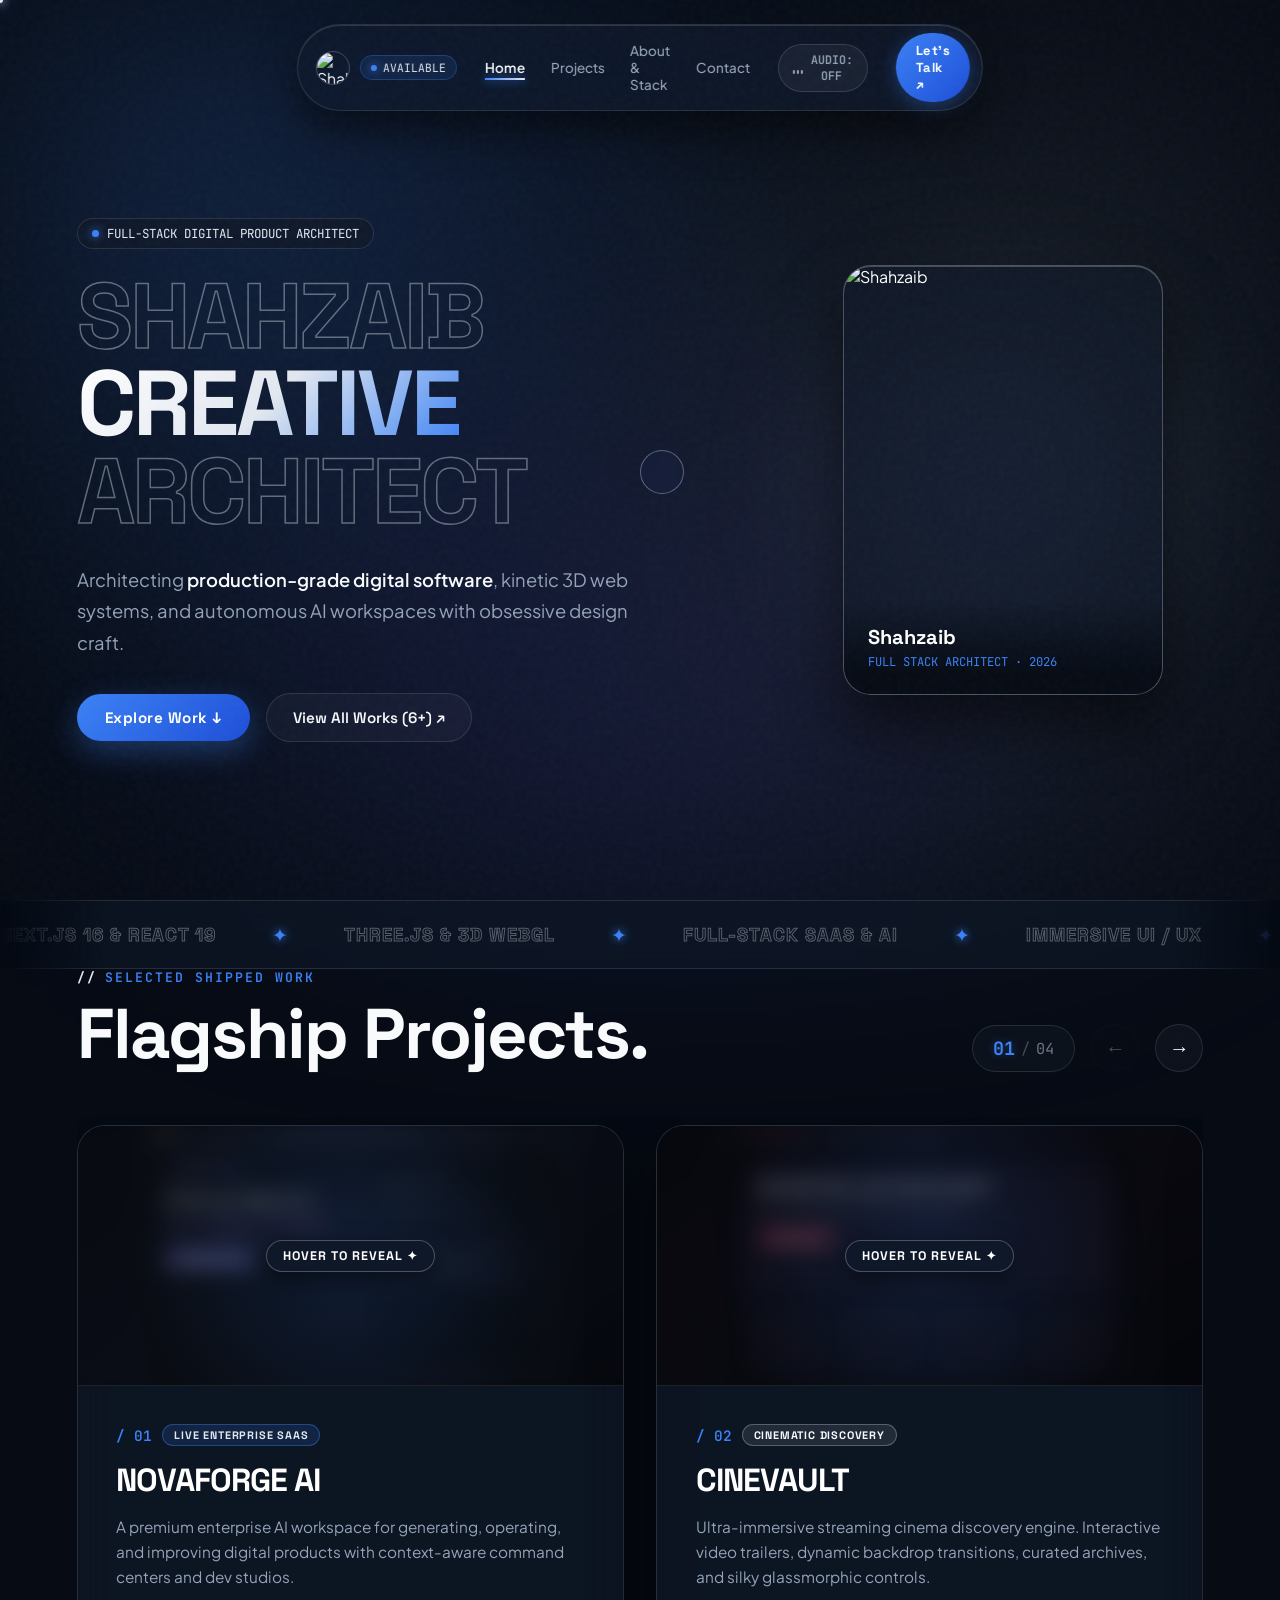
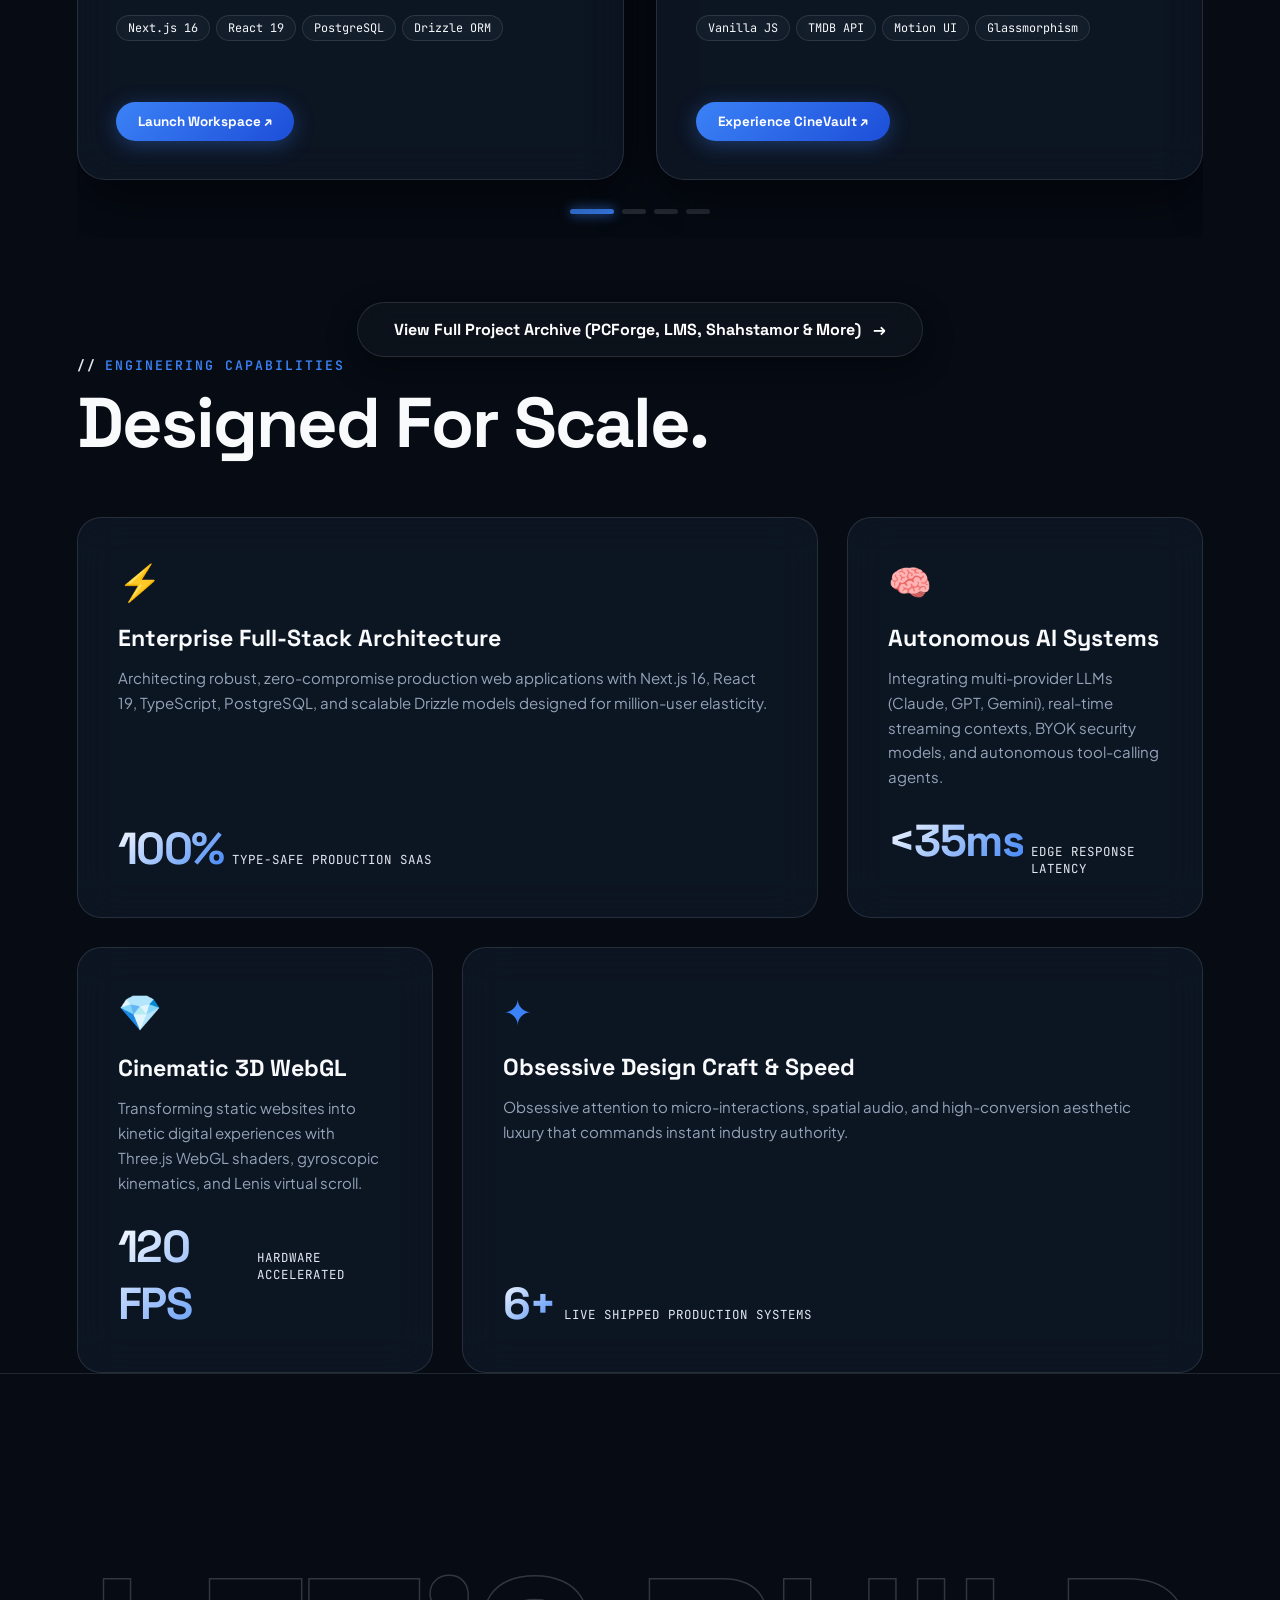
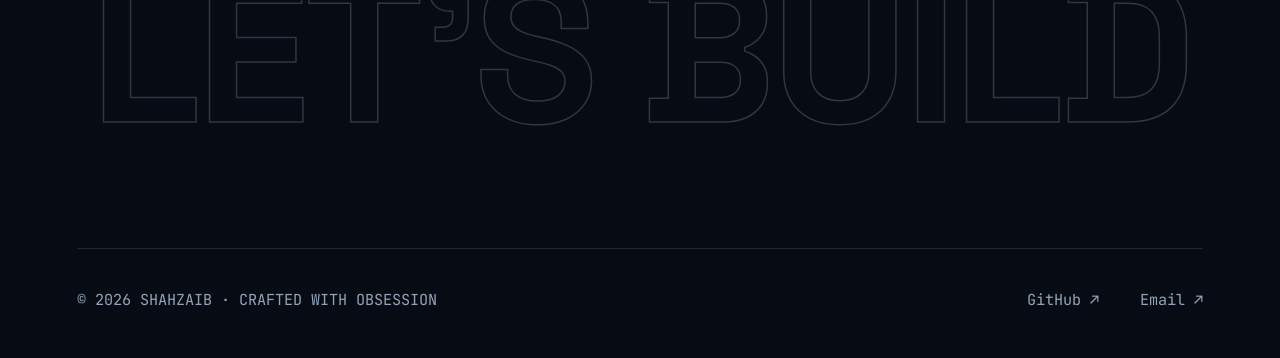
==== commit cebbca13: "feat: complete God-Level 3D portfolio overhaul with Midnight Sapphire & Platinum palette, 3D Quantum" ====
--- a/index.html
+++ b/index.html
@@ -3,7 +3,7 @@
 <head>
     <meta charset="UTF-8">
     <meta name="viewport" content="width=device-width, initial-scale=1.0">
-    <title>Shahzaib — Creative Full-Stack Engineer & Designer</title>
+    <title>Shahzaib — Creative Full-Stack Architect & 3D Web Engineer</title>
     
     <!-- Favicon -->
     <link rel="icon" type="image/jpeg" href="images/logo.jpg">
@@ -11,28 +11,33 @@
     <!-- Fonts -->
     <link rel="preconnect" href="https://fonts.googleapis.com">
     <link rel="preconnect" href="https://fonts.gstatic.com" crossorigin>
-    <link href="https://fonts.googleapis.com/css2?family=Plus+Jakarta+Sans:wght@300;400;500;600;700;800&family=Space+Grotesk:wght@500;600;700&family=JetBrains+Mono:wght@400;500&display=swap" rel="stylesheet">
+    <link href="https://fonts.googleapis.com/css2?family=Plus+Jakarta+Sans:wght@300;400;500;600;700;800&family=Space+Grotesk:wght@500;600;700;800&family=JetBrains+Mono:wght@400;500;600&display=swap" rel="stylesheet">
     
-    <!-- Three.js for 3D Cybernetic Scene -->
+    <!-- Three.js 3D WebGL Engine -->
     <script src="https://cdnjs.cloudflare.com/ajax/libs/three.js/r128/three.min.js"></script>
 
+    <!-- GSAP & ScrollTrigger -->
+    <script src="https://cdnjs.cloudflare.com/ajax/libs/gsap/3.12.5/gsap.min.js"></script>
+    <script src="https://cdnjs.cloudflare.com/ajax/libs/gsap/3.12.5/ScrollTrigger.min.js"></script>
+
+    <!-- Lenis Smooth Virtual Scroll -->
+    <script src="https://unpkg.com/lenis@1.1.18/dist/lenis.min.js"></script>
+
     <!-- Master Stylesheet -->
-    <link rel="stylesheet" href="assets/css/style.css">
+    <link rel="stylesheet" href="assets/css/style.css?v=5.0">
 
     <style>
-        /* Specific Hero & Index Styles */
+        /* Hero Section Styling — Midnight Sapphire & Platinum */
         #hero {
             position: relative; min-height: 100vh;
             display: flex; align-items: center; justify-content: center;
             padding: 130px 0 70px; overflow: hidden;
             cursor: grab;
         }
-        #hero:active {
-            cursor: grabbing;
-        }
+        #hero:active { cursor: grabbing; }
         #three-canvas-container {
             position: absolute; inset: 0; z-index: 1; pointer-events: none;
-            opacity: 0.9; mix-blend-mode: screen;
+            opacity: 1;
         }
         .hero-grid {
             display: grid; grid-template-columns: 1.25fr 0.75fr; gap: 3.5rem;
@@ -42,18 +47,22 @@
         .hero-pill {
             display: inline-flex; align-items: center; gap: 8px;
             padding: 6px 14px; border-radius: 100px;
-            background: rgba(255, 255, 255, 0.04);
-            border: 1px solid rgba(255, 255, 255, 0.1);
+            background: rgba(16, 25, 41, 0.75);
+            border: 1px solid var(--border);
             font-family: var(--font-mono); font-size: 0.78rem;
-            color: var(--text-secondary); backdrop-filter: blur(10px);
-        }
-        .hero-pill span.dot { width: 7px; height: 7px; border-radius: 50%; background: var(--accent-cyan); box-shadow: 0 0 10px var(--accent-cyan); }
+            color: var(--accent-platinum); backdrop-filter: blur(10px);
+        }
+        .hero-pill span.dot {
+            width: 7px; height: 7px; border-radius: 50%;
+            background: var(--accent-sapphire);
+            box-shadow: 0 0 10px var(--accent-sapphire);
+        }
         
         .hero-title {
             font-family: var(--font-heading);
             font-size: clamp(3.2rem, 7.2vw, 6.6rem);
             letter-spacing: -3px; line-height: 0.95;
-            display: flex; flex-direction: column; text-transform: uppercase; font-weight: 700;
+            display: flex; flex-direction: column; text-transform: uppercase; font-weight: 800;
         }
         .line-container { overflow: hidden; }
         .line-text {
@@ -66,18 +75,18 @@
         .line-container:nth-child(3) .line-text { animation-delay: 0.45s; }
         
         .line-text.stroke {
-            color: transparent; -webkit-text-stroke: 1.5px rgba(255, 255, 255, 0.6);
+            color: transparent; -webkit-text-stroke: 1.5px rgba(226, 232, 240, 0.4);
         }
         .line-text.stroke:hover {
-            color: var(--accent-pink); -webkit-text-stroke: 1.5px var(--accent-pink);
-            text-shadow: 0 0 40px var(--accent-pink); transform: translateY(-4px);
+            color: var(--accent-sapphire); -webkit-text-stroke: 1.5px var(--accent-sapphire);
+            text-shadow: 0 0 40px var(--accent-sapphire); transform: translateY(-4px);
         }
         .line-text.gradient {
-            background: linear-gradient(135deg, #FFFFFF 0%, #E2DCFF 40%, var(--accent-cyan) 100%);
+            background: linear-gradient(135deg, #FFFFFF 0%, #E2E8F0 50%, var(--accent-sapphire) 100%);
             -webkit-background-clip: text; -webkit-text-fill-color: transparent;
         }
         .line-text.gradient:hover {
-            filter: drop-shadow(0 0 35px rgba(0, 240, 255, 0.6));
+            filter: drop-shadow(0 0 35px var(--glow-sapphire));
             transform: translateY(-4px);
         }
 
@@ -90,25 +99,25 @@
         .hero-actions { display: flex; gap: 1rem; align-items: center; margin-top: 2.2rem; }
         .btn-primary {
             display: inline-flex; align-items: center; gap: 10px;
-            background: linear-gradient(135deg, var(--accent-pink), #B70F62);
+            background: linear-gradient(135deg, var(--accent-sapphire), #1D4ED8);
             color: #FFF; padding: 14px 28px; border-radius: 100px;
             font-family: var(--font-heading); font-weight: 700; font-size: 0.95rem;
             letter-spacing: 0.5px; transition: all 0.35s var(--ease);
-            box-shadow: 0 10px 30px var(--glow-pink);
+            box-shadow: 0 10px 30px var(--glow-sapphire);
         }
         .btn-primary:hover {
             transform: translateY(-3px) scale(1.03);
-            box-shadow: 0 15px 40px rgba(255, 46, 147, 0.6);
+            box-shadow: 0 15px 40px rgba(59, 130, 246, 0.6);
         }
         .btn-ghost {
             display: inline-flex; align-items: center; gap: 10px;
-            background: rgba(255, 255, 255, 0.04); border: 1px solid rgba(255, 255, 255, 0.12);
+            background: rgba(226, 232, 240, 0.04); border: 1px solid var(--border);
             color: var(--text-primary); padding: 14px 26px; border-radius: 100px;
             font-family: var(--font-heading); font-weight: 600; font-size: 0.95rem;
             backdrop-filter: blur(12px); transition: all 0.35s var(--ease);
         }
         .btn-ghost:hover {
-            background: rgba(255, 255, 255, 0.1); border-color: rgba(255, 255, 255, 0.3);
+            background: rgba(226, 232, 240, 0.1); border-color: var(--border-platinum);
             transform: translateY(-3px);
         }
 
@@ -120,35 +129,35 @@
         }
         .aura-glow {
             position: absolute; width: 340px; height: 340px; border-radius: 50%;
-            background: radial-gradient(circle, var(--accent-pink) 0%, var(--accent-cyan) 60%, transparent 80%);
-            filter: blur(85px); opacity: 0.35; transition: all 0.8s var(--ease); z-index: 1;
+            background: radial-gradient(circle, var(--accent-sapphire) 0%, rgba(226, 232, 240, 0.2) 60%, transparent 80%);
+            filter: blur(90px); opacity: 0.35; transition: all 0.8s var(--ease); z-index: 1;
         }
         .hero-card-3d {
             position: relative; width: 320px; height: 430px; border-radius: 28px;
             overflow: hidden; z-index: 2;
-            background: rgba(18, 15, 28, 0.65);
-            border: 1px solid rgba(255, 255, 255, 0.15);
-            box-shadow: 0 30px 60px rgba(0, 0, 0, 0.6), inset 0 1px 0 rgba(255, 255, 255, 0.2);
+            background: rgba(16, 25, 41, 0.7);
+            border: 1px solid var(--border-platinum);
+            box-shadow: 0 30px 60px rgba(0, 0, 0, 0.6), inset 0 1px 0 rgba(226, 232, 240, 0.25);
             backdrop-filter: blur(20px);
             transition: transform 0.6s var(--ease), border-color 0.4s;
             transform-style: preserve-3d;
         }
         .hero-card-3d img {
             width: 100%; height: 100%; object-fit: cover;
-            filter: grayscale(20%) contrast(105%);
+            filter: grayscale(15%) contrast(105%);
             transition: all 0.6s var(--ease);
         }
         .hero-card-meta {
             position: absolute; bottom: 0; inset-inline: 0; padding: 24px;
-            background: linear-gradient(180deg, transparent 0%, rgba(6, 5, 10, 0.95) 80%);
+            background: linear-gradient(180deg, transparent 0%, rgba(6, 11, 20, 0.95) 80%);
             z-index: 3; display: flex; flex-direction: column; gap: 4px;
         }
         .hero-card-meta h4 { font-family: var(--font-heading); font-size: 1.25rem; font-weight: 700; color: #FFF; }
-        .hero-card-meta p { font-family: var(--font-mono); font-size: 0.76rem; color: var(--accent-cyan); }
+        .hero-card-meta p { font-family: var(--font-mono); font-size: 0.76rem; color: var(--accent-sapphire); }
         .hero-visual:hover .hero-card-3d {
-            border-color: var(--accent-pink);
+            border-color: var(--accent-sapphire);
             transform: translateY(-8px) rotateY(-8deg) rotateX(4deg);
-            box-shadow: 0 40px 80px rgba(255, 46, 147, 0.3);
+            box-shadow: 0 40px 80px rgba(59, 130, 246, 0.35);
         }
         .hero-visual:hover .hero-card-3d img { filter: grayscale(0%) scale(1.04); }
         .hero-visual:hover .aura-glow { opacity: 0.65; transform: scale(1.15); }
@@ -156,7 +165,7 @@
         /* Marquee Ribbon */
         .marquee-wrapper {
             padding: 1.3rem 0; border-top: 1px solid var(--border); border-bottom: 1px solid var(--border);
-            background: rgba(14, 12, 22, 0.7); backdrop-filter: blur(10px);
+            background: rgba(16, 25, 41, 0.6); backdrop-filter: blur(10px);
             overflow: hidden; display: flex; white-space: nowrap;
             mask-image: linear-gradient(to right, transparent, black 8%, black 92%, transparent);
             -webkit-mask-image: linear-gradient(to right, transparent, black 8%, black 92%, transparent);
@@ -164,25 +173,23 @@
         .marquee-content { display: flex; gap: 3.5rem; align-items: center; animation: marquee 30s linear infinite; }
         .marquee-content h3 {
             font-family: var(--font-heading); font-size: 1.15rem; font-weight: 700;
-            color: transparent; -webkit-text-stroke: 1px rgba(255, 255, 255, 0.4); text-transform: uppercase;
+            color: transparent; -webkit-text-stroke: 1px rgba(226, 232, 240, 0.35); text-transform: uppercase;
             letter-spacing: 1px;
         }
-        .marquee-content span { color: var(--accent-cyan); font-size: 1.2rem; text-shadow: 0 0 10px var(--accent-cyan); }
-
-        .archive-cta-banner {
-            margin-top: 4rem; text-align: center;
-        }
+        .marquee-content span { color: var(--accent-sapphire); font-size: 1.2rem; text-shadow: 0 0 10px var(--accent-sapphire); }
+
+        .archive-cta-banner { margin-top: 4rem; text-align: center; }
         .btn-view-archive {
             display: inline-flex; align-items: center; gap: 12px;
             padding: 16px 36px; border-radius: 100px;
-            background: rgba(255, 255, 255, 0.03); border: 1px solid rgba(255, 255, 255, 0.15);
+            background: rgba(226, 232, 240, 0.03); border: 1px solid var(--border);
             font-family: var(--font-heading); font-weight: 700; font-size: 1rem;
             color: #FFF; backdrop-filter: blur(15px); transition: all 0.35s var(--ease);
             box-shadow: 0 10px 30px rgba(0, 0, 0, 0.4);
         }
         .btn-view-archive:hover {
-            border-color: var(--accent-pink); background: rgba(255, 46, 147, 0.1);
-            transform: translateY(-4px); box-shadow: 0 15px 40px var(--glow-pink);
+            border-color: var(--accent-sapphire); background: rgba(59, 130, 246, 0.1);
+            transform: translateY(-4px); box-shadow: 0 15px 40px var(--glow-sapphire);
         }
 
         @keyframes slideUp { to { transform: translateY(0); } }
@@ -202,7 +209,7 @@
     <div class="noise-overlay"></div>
     <div class="ambient-glow" id="ambient-glow"></div>
     <div class="cursor-dot"></div>
-    <div class="cursor-outline"><span class="cursor-text">VIEW</span></div>
+    <div class="cursor-outline"><span class="cursor-text">EXPLORE</span></div>
 
     <!-- GLOBAL MULTI-PAGE NAVIGATION (CLEAN URLS) -->
     <nav>
@@ -216,10 +223,21 @@
             <a href="about/">About & Stack</a>
             <a href="contact/">Contact</a>
         </div>
+        
+        <!-- Web Audio Synthesizer Toggle -->
+        <button id="audio-toggle" class="audio-pill" data-cursor="AUDIO" aria-label="Toggle Sound Effects">
+            <span class="audio-bars">
+                <span class="audio-bar"></span>
+                <span class="audio-bar"></span>
+                <span class="audio-bar"></span>
+            </span>
+            <span class="audio-text">AUDIO: OFF</span>
+        </button>
+
         <a href="contact/" class="nav-btn" data-cursor="TALK">Let's Talk ↗</a>
     </nav>
 
-    <!-- HERO SECTION WITH INTERACTIVE 3D WEBGL MESH -->
+    <!-- HERO SECTION WITH 3D QUANTUM CHRONO-CORE -->
     <section id="hero">
         <div id="three-canvas-container"></div>
         <div class="container hero-grid">
@@ -227,16 +245,16 @@
                 <div class="hero-badge-wrap">
                     <div class="hero-pill">
                         <span class="dot"></span>
-                        FULL-STACK DIGITAL PRODUCT CRAFTER
+                        FULL-STACK DIGITAL PRODUCT ARCHITECT
                     </div>
                 </div>
                 <h1 class="hero-title">
                     <div class="line-container"><span class="line-text stroke">SHAHZAIB</span></div>
                     <div class="line-container"><span class="line-text gradient">CREATIVE</span></div>
-                    <div class="line-container"><span class="line-text stroke">ENGINEER</span></div>
+                    <div class="line-container"><span class="line-text stroke">ARCHITECT</span></div>
                 </h1>
                 <p class="hero-subtitle">
-                    Architecting <strong>production-grade digital software</strong>, interactive 3D web systems, and AI workspaces with obsessive design craft.
+                    Architecting <strong>production-grade digital software</strong>, kinetic 3D web systems, and autonomous AI workspaces with obsessive design craft.
                 </p>
                 <div class="hero-actions">
                     <a href="#work" class="btn-primary" data-cursor="EXPLORE">Explore Work ↓</a>
@@ -261,12 +279,12 @@
     <div class="marquee-wrapper">
         <div class="marquee-content">
             <h3>NEXT.JS 16 & REACT 19</h3> <span>✦</span>
-            <h3>THREE.JS & 3D WEB</h3> <span>✦</span>
+            <h3>THREE.JS & 3D WEBGL</h3> <span>✦</span>
             <h3>FULL-STACK SAAS & AI</h3> <span>✦</span>
             <h3>IMMERSIVE UI / UX</h3> <span>✦</span>
             <h3>DRIZZLE & POSTGRESQL</h3> <span>✦</span>
             <h3>NEXT.JS 16 & REACT 19</h3> <span>✦</span>
-            <h3>THREE.JS & 3D WEB</h3> <span>✦</span>
+            <h3>THREE.JS & 3D WEBGL</h3> <span>✦</span>
             <h3>FULL-STACK SAAS & AI</h3> <span>✦</span>
             <h3>IMMERSIVE UI / UX</h3> <span>✦</span>
             <h3>DRIZZLE & POSTGRESQL</h3> <span>✦</span>
@@ -334,7 +352,7 @@
                         <div>
                             <div class="project-tag-row">
                                 <span class="project-num">/ 02</span>
-                                <span class="project-badge cyan">Cinematic Discovery</span>
+                                <span class="project-badge platinum">Cinematic Discovery</span>
                             </div>
                             <h3 class="project-title">CINEVAULT</h3>
                             <p class="project-desc">Ultra-immersive streaming cinema discovery engine. Interactive video trailers, dynamic backdrop transitions, curated archives, and silky glassmorphic controls.</p>
@@ -390,7 +408,7 @@
                         <div>
                             <div class="project-tag-row">
                                 <span class="project-num">/ 04</span>
-                                <span class="project-badge cyan">Progressive Web App</span>
+                                <span class="project-badge platinum">Progressive Web App</span>
                             </div>
                             <h3 class="project-title">GitFinder</h3>
                             <p class="project-desc">A sleek, installable PWA to explore GitHub developers worldwide with real-time analytics, instant query caching, and dynamic language matrices.</p>
@@ -420,35 +438,74 @@
         </div>
     </section>
 
-    <!-- CORE DISCIPLINES / CAPABILITIES -->
+    <!-- HOLOGRAPHIC BENTO MATRIX (CAPABILITIES & TELEMETRY) -->
     <section id="services" class="container">
         <div class="section-header reveal">
-            <div class="section-eyebrow">CAPABILITIES</div>
-            <h2 class="section-title">Engineered For Impact.</h2>
-        </div>
-        <div class="services-grid">
-            <div class="service-card reveal">
-                <span class="service-icon">⚡</span>
-                <h4>Full-Stack Architecture</h4>
-                <p>Engineering production web applications from ground up using Next.js 16, React 19, TypeScript, PostgreSQL, and scalable Drizzle models.</p>
-            </div>
-            <div class="service-card reveal" style="transition-delay: 120ms;">
-                <span class="service-icon">🧠</span>
-                <h4>AI Systems & Integrations</h4>
-                <p>Integrating production LLMs (Claude, GPT, Gemini), structured agent toolkits, BYOK systems, and live context management.</p>
-            </div>
-            <div class="service-card reveal" style="transition-delay: 240ms;">
-                <span class="service-icon">✦</span>
-                <h4>Cinematic 3D & Interaction</h4>
-                <p>Transforming ordinary layouts into tactile digital experiences with WebGL, Three.js 3D meshes, smooth physics, and precise micro-interactions.</p>
-            </div>
+            <div class="section-eyebrow">ENGINEERING CAPABILITIES</div>
+            <h2 class="section-title">Designed For Scale.</h2>
+        </div>
+        
+        <div class="bento-grid">
+            
+            <!-- Bento 1 (Wide): Full-Stack Architecture -->
+            <div class="bento-card wide reveal">
+                <div>
+                    <span class="bento-icon">⚡</span>
+                    <h3 class="bento-title">Enterprise Full-Stack Architecture</h3>
+                    <p class="bento-desc">Architecting robust, zero-compromise production web applications with Next.js 16, React 19, TypeScript, PostgreSQL, and scalable Drizzle models designed for million-user elasticity.</p>
+                </div>
+                <div class="telemetry-row">
+                    <span class="telemetry-stat">100%</span>
+                    <span class="telemetry-label">Type-Safe Production SaaS</span>
+                </div>
+            </div>
+
+            <!-- Bento 2: Autonomous AI Workspaces -->
+            <div class="bento-card reveal" style="transition-delay: 100ms;">
+                <div>
+                    <span class="bento-icon">🧠</span>
+                    <h3 class="bento-title">Autonomous AI Systems</h3>
+                    <p class="bento-desc">Integrating multi-provider LLMs (Claude, GPT, Gemini), real-time streaming contexts, BYOK security models, and autonomous tool-calling agents.</p>
+                </div>
+                <div class="telemetry-row">
+                    <span class="telemetry-stat">&lt;35ms</span>
+                    <span class="telemetry-label">Edge Response Latency</span>
+                </div>
+            </div>
+
+            <!-- Bento 3: Cinematic 3D WebGL -->
+            <div class="bento-card reveal" style="transition-delay: 200ms;">
+                <div>
+                    <span class="bento-icon">💎</span>
+                    <h3 class="bento-title">Cinematic 3D WebGL</h3>
+                    <p class="bento-desc">Transforming static websites into kinetic digital experiences with Three.js WebGL shaders, gyroscopic kinematics, and Lenis virtual scroll.</p>
+                </div>
+                <div class="telemetry-row">
+                    <span class="telemetry-stat">120 FPS</span>
+                    <span class="telemetry-label">Hardware Accelerated</span>
+                </div>
+            </div>
+
+            <!-- Bento 4 (Wide): Shipped Velocity -->
+            <div class="bento-card wide reveal" style="transition-delay: 300ms;">
+                <div>
+                    <span class="bento-icon">✦</span>
+                    <h3 class="bento-title">Obsessive Design Craft & Speed</h3>
+                    <p class="bento-desc">Obsessive attention to micro-interactions, spatial audio, and high-conversion aesthetic luxury that commands instant industry authority.</p>
+                </div>
+                <div class="telemetry-row">
+                    <span class="telemetry-stat">6+</span>
+                    <span class="telemetry-label">Live Shipped Production Systems</span>
+                </div>
+            </div>
+
         </div>
     </section>
 
     <!-- KINETIC FOOTER -->
     <footer id="contact">
         <div class="footer-huge-wrap">
-            <a href="contact/" class="footer-huge-text" data-cursor="MAIL">LET'S TALK</a>
+            <a href="contact/" class="footer-huge-text" data-cursor="BUILD">LET'S BUILD</a>
         </div>
         <div class="footer-bottom">
             <div>© 2026 SHAHZAIB · CRAFTED WITH OBSESSION</div>
@@ -460,6 +517,6 @@
     </footer>
 
     <!-- Master Script Controller -->
-    <script src="assets/js/main.js"></script>
+    <script src="assets/js/main.js?v=5.0"></script>
 </body>
-</html>+</html>
--- a/assets/css/style.css
+++ b/assets/css/style.css
@@ -1,28 +1,31 @@
-/* =========================================
-   SHAHZAIB DIGITAL — MARCELO DESIGN GRADE ARCHITECTURE
-   ========================================= */
+/* ==========================================================================
+   SHAHZAIB DIGITAL — GOD-LEVEL CREATIVE ARCHITECTURE
+   Theme: Midnight Sapphire & Platinum
+   ========================================================================== */
 
 :root {
-    --bg-void: #050408;
-    --bg-main: #09080e;
-    --bg-secondary: #110e1a;
-    --bg-card: rgba(18, 15, 26, 0.7);
-    --bg-card-hover: rgba(28, 23, 40, 0.9);
-
-    --accent-pink: #FF2E93;
-    --accent-cyan: #00F0FF;
-    --accent-violet: #8B5CF6;
-    --accent-green: #10B981;
-
-    --glow-pink: rgba(255, 46, 147, 0.28);
-    --glow-cyan: rgba(0, 240, 255, 0.22);
-    --glow-violet: rgba(139, 92, 246, 0.25);
-
-    --text-primary: #FAF8FC;
-    --text-secondary: #9E96A8;
-    --text-muted: #5F576A;
-    --border: rgba(255, 255, 255, 0.08);
-    --border-hover: rgba(255, 46, 147, 0.45);
+    /* Sovereign Color Tokens */
+    --bg-void: #060B14;               /* Midnight Navy */
+    --bg-surface: #101929;            /* Deep Slate */
+    --bg-card: rgba(16, 25, 41, 0.72);
+    --bg-card-hover: rgba(22, 36, 58, 0.88);
+
+    --accent-sapphire: #3B82F6;       /* Royal Sapphire */
+    --accent-platinum: #E2E8F0;       /* Cool Platinum */
+    --accent-cyan: #06B6D4;           /* Electric Cyan (subtle highlight) */
+    --accent-violet: #6366F1;         /* Deep Indigo */
+
+    --glow-sapphire: rgba(59, 130, 246, 0.35);
+    --glow-platinum: rgba(226, 232, 240, 0.22);
+    --glow-ambient: rgba(59, 130, 246, 0.12);
+
+    --text-primary: #F8FAFC;          /* Crisp Snow */
+    --text-secondary: #94A3B8;        /* Muted Slate */
+    --text-muted: #64748B;
+    
+    --border: rgba(226, 232, 240, 0.12);
+    --border-hover: rgba(59, 130, 246, 0.45);
+    --border-platinum: rgba(226, 232, 240, 0.28);
 
     --font-heading: 'Space Grotesk', -apple-system, sans-serif;
     --font-body: 'Plus Jakarta Sans', sans-serif;
@@ -46,7 +49,7 @@
 /* Subtle Film Grain Noise Texture */
 .noise-overlay {
     position: fixed; inset: 0; width: 100vw; height: 100vh;
-    pointer-events: none; z-index: 99998; opacity: 0.035;
+    pointer-events: none; z-index: 99998; opacity: 0.032;
     background-image: url("data:image/svg+xml,%3Csvg viewBox='0 0 200 200' xmlns='http://www.w3.org/2000/svg'%3E%3Cfilter id='noiseFilter'%3E%3CfeTurbulence type='fractalNoise' baseFrequency='0.8' numOctaves='3' stitchTiles='stitch'/%3E%3C/filter%3E%3Crect width='100%25' height='100%25' filter='url(%23noiseFilter)'/%3E%3C/svg%3E");
 }
 
@@ -55,23 +58,23 @@
     position: fixed; top: 0; left: 0; width: 100vw; height: 100vh;
     pointer-events: none; z-index: -1;
     background: 
-        radial-gradient(circle at 15% 15%, var(--glow-pink) 0%, transparent 45%),
-        radial-gradient(circle at 85% 55%, var(--glow-cyan) 0%, transparent 45%),
-        radial-gradient(circle at 50% 85%, var(--glow-violet) 0%, transparent 50%);
-    filter: blur(100px);
+        radial-gradient(circle at 18% 18%, rgba(59, 130, 246, 0.22) 0%, transparent 48%),
+        radial-gradient(circle at 82% 48%, rgba(226, 232, 240, 0.1) 0%, transparent 45%),
+        radial-gradient(circle at 50% 88%, rgba(99, 102, 241, 0.18) 0%, transparent 55%);
+    filter: blur(120px);
     transition: transform 0.2s cubic-bezier(0.1, 0, 0.2, 1);
 }
 
 ::-webkit-scrollbar { width: 6px; }
 ::-webkit-scrollbar-track { background: var(--bg-void); }
-::-webkit-scrollbar-thumb { background: rgba(255, 255, 255, 0.15); border-radius: 10px; }
-::-webkit-scrollbar-thumb:hover { background: var(--accent-pink); }
+::-webkit-scrollbar-thumb { background: rgba(226, 232, 240, 0.18); border-radius: 10px; }
+::-webkit-scrollbar-thumb:hover { background: var(--accent-sapphire); }
 
 a { text-decoration: none; color: inherit; }
 ul { list-style: none; }
 
 /* =========================================
-   CUSTOM FLUID CURSOR
+   CUSTOM FLUID MAGNETIC CURSOR
    ========================================= */
 .cursor-dot, .cursor-outline {
     position: fixed; top: 0; left: 0; transform: translate(-50%, -50%);
@@ -79,15 +82,15 @@
     display: flex; align-items: center; justify-content: center;
 }
 .cursor-dot {
-    width: 6px; height: 6px; background-color: #FFF;
-    box-shadow: 0 0 10px #FFF, 0 0 20px var(--accent-pink);
+    width: 6px; height: 6px; background-color: var(--accent-platinum);
+    box-shadow: 0 0 10px #FFF, 0 0 20px var(--accent-sapphire);
     transition: opacity 0.2s;
 }
 .cursor-outline {
-    width: 42px; height: 42px;
-    border: 1px solid rgba(255, 255, 255, 0.35);
-    background: rgba(255, 255, 255, 0.02);
-    backdrop-filter: blur(2px);
+    width: 44px; height: 44px;
+    border: 1px solid rgba(226, 232, 240, 0.35);
+    background: rgba(59, 130, 246, 0.04);
+    backdrop-filter: blur(3px);
     transition: width 0.35s var(--ease), height 0.35s var(--ease), background-color 0.35s, border-color 0.35s, transform 0.08s linear;
 }
 .cursor-text {
@@ -96,47 +99,47 @@
     font-family: var(--font-heading);
 }
 .cursor-outline.hovering { 
-    width: 90px; height: 90px;
-    background-color: rgba(255, 46, 147, 0.25);
-    border-color: var(--accent-pink);
-    box-shadow: 0 0 35px var(--glow-pink);
-    backdrop-filter: blur(4px);
+    width: 95px; height: 95px;
+    background-color: rgba(59, 130, 246, 0.22);
+    border-color: var(--accent-sapphire);
+    box-shadow: 0 0 35px var(--glow-sapphire);
+    backdrop-filter: blur(5px);
 }
 .cursor-outline.hovering .cursor-text { opacity: 1; }
 
 /* =========================================
-   GLOBAL NAVIGATION (MULTI-PAGE)
+   GLOBAL NAVIGATION (CLEAN MULTI-PAGE + AUDIO)
    ========================================= */
 nav {
     position: fixed; top: 24px; left: 50%; transform: translateX(-50%);
-    background: rgba(14, 12, 22, 0.7); backdrop-filter: blur(25px) saturate(180%);
-    border: 1px solid rgba(255, 255, 255, 0.1); border-radius: 100px;
+    background: rgba(16, 25, 41, 0.75); backdrop-filter: blur(25px) saturate(180%);
+    border: 1px solid var(--border); border-radius: 100px;
     padding: 8px 12px 8px 18px; z-index: 1000;
-    display: flex; align-items: center; gap: 30px;
-    box-shadow: 0 20px 40px rgba(0, 0, 0, 0.45), inset 0 1px 0 rgba(255, 255, 255, 0.12);
+    display: flex; align-items: center; gap: 28px;
+    box-shadow: 0 20px 40px rgba(0, 0, 0, 0.5), inset 0 1px 0 rgba(226, 232, 240, 0.15);
     transition: all 0.4s var(--ease);
 }
 nav:hover {
-    border-color: rgba(255, 46, 147, 0.4);
-    box-shadow: 0 20px 50px rgba(255, 46, 147, 0.15), inset 0 1px 0 rgba(255, 255, 255, 0.2);
+    border-color: rgba(59, 130, 246, 0.45);
+    box-shadow: 0 20px 50px rgba(59, 130, 246, 0.18), inset 0 1px 0 rgba(226, 232, 240, 0.25);
 }
 .logo { display: flex; align-items: center; gap: 10px; }
 .logo img {
     height: 34px; width: 34px; object-fit: cover; border-radius: 50%;
-    border: 1.5px solid rgba(255, 255, 255, 0.2);
+    border: 1.5px solid rgba(226, 232, 240, 0.25);
     transition: transform 0.4s var(--ease), border-color 0.4s;
 }
-.logo:hover img { transform: scale(1.1) rotate(6deg); border-color: var(--accent-pink); }
+.logo:hover img { transform: scale(1.1) rotate(6deg); border-color: var(--accent-sapphire); }
 
 .nav-status {
     display: inline-flex; align-items: center; gap: 6px;
     padding: 4px 10px; border-radius: 50px;
-    background: rgba(16, 185, 129, 0.1); border: 1px solid rgba(16, 185, 129, 0.25);
-    font-family: var(--font-mono); font-size: 0.72rem; color: #10B981;
+    background: rgba(59, 130, 246, 0.12); border: 1px solid rgba(59, 130, 246, 0.3);
+    font-family: var(--font-mono); font-size: 0.72rem; color: var(--accent-platinum);
 }
 .status-dot {
-    width: 6px; height: 6px; border-radius: 50%; background: #10B981;
-    box-shadow: 0 0 8px #10B981; animation: pulse 2s infinite;
+    width: 6px; height: 6px; border-radius: 50%; background: var(--accent-sapphire);
+    box-shadow: 0 0 10px var(--accent-sapphire); animation: pulse 2s infinite;
 }
 @keyframes pulse { 0%, 100% { opacity: 1; transform: scale(1); } 50% { opacity: 0.4; transform: scale(0.85); } }
 
@@ -151,26 +154,49 @@
 }
 .nav-links a::after {
     content: ''; position: absolute; bottom: 0; left: 0; width: 0%; height: 2px;
-    background: linear-gradient(90deg, var(--accent-pink), var(--accent-cyan));
-    transition: width 0.3s var(--ease); box-shadow: 0 0 10px var(--accent-pink);
+    background: linear-gradient(90deg, var(--accent-sapphire), var(--accent-platinum));
+    transition: width 0.3s var(--ease); box-shadow: 0 0 10px var(--accent-sapphire);
 }
 .nav-links a:hover, .nav-links a.active { color: var(--text-primary); }
 .nav-links a:hover::after, .nav-links a.active::after { width: 100%; }
 
+/* Audio Synthesizer Pill */
+.audio-pill {
+    background: rgba(226, 232, 240, 0.05); border: 1px solid rgba(226, 232, 240, 0.15);
+    color: var(--text-secondary); padding: 7px 14px; border-radius: 50px;
+    font-family: var(--font-mono); font-size: 0.74rem; font-weight: 600;
+    display: inline-flex; align-items: center; gap: 8px; cursor: pointer;
+    transition: all 0.3s var(--ease);
+}
+.audio-pill:hover, .audio-pill.active {
+    background: rgba(59, 130, 246, 0.15); border-color: var(--accent-sapphire);
+    color: var(--text-primary); box-shadow: 0 0 15px var(--glow-sapphire);
+}
+.audio-bars {
+    display: inline-flex; align-items: flex-end; gap: 2px; height: 12px;
+}
+.audio-bar {
+    width: 2px; height: 4px; background: var(--text-secondary); border-radius: 1px;
+    transition: height 0.2s;
+}
+.audio-pill.active .audio-bar:nth-child(1) { animation: wave 0.8s infinite alternate ease-in-out; }
+.audio-pill.active .audio-bar:nth-child(2) { animation: wave 1.1s infinite alternate ease-in-out 0.2s; }
+.audio-pill.active .audio-bar:nth-child(3) { animation: wave 0.9s infinite alternate ease-in-out 0.4s; }
+@keyframes wave { 0% { height: 3px; } 100% { height: 12px; background: var(--accent-sapphire); } }
+
 .nav-btn {
-    background: linear-gradient(135deg, var(--accent-pink), #C2185B);
+    background: linear-gradient(135deg, var(--accent-sapphire), #1D4ED8);
     color: #FFF; padding: 9px 20px; border-radius: 50px;
     font-weight: 700; font-size: 0.82rem; font-family: var(--font-heading);
     letter-spacing: 0.5px; transition: all 0.3s var(--ease);
-    box-shadow: 0 4px 20px rgba(255, 46, 147, 0.35);
+    box-shadow: 0 4px 20px var(--glow-sapphire);
 }
 .nav-btn:hover {
     transform: translateY(-2px) scale(1.04);
-    box-shadow: 0 8px 30px rgba(255, 46, 147, 0.6);
+    box-shadow: 0 8px 30px rgba(59, 130, 246, 0.6);
     filter: brightness(1.1);
 }
 
-/* Mobile Nav Toggle */
 .mobile-toggle {
     display: none; background: none; border: none; color: #FFF;
     font-size: 1.5rem; cursor: pointer; padding: 4px;
@@ -185,10 +211,10 @@
 .section-header { margin-bottom: 3.5rem; }
 .section-eyebrow {
     font-family: var(--font-mono); font-size: 0.82rem; font-weight: 600;
-    color: var(--accent-pink); letter-spacing: 2px; text-transform: uppercase;
+    color: var(--accent-sapphire); letter-spacing: 2px; text-transform: uppercase;
     margin-bottom: 0.8rem; display: flex; align-items: center; gap: 8px;
 }
-.section-eyebrow::before { content: '//'; color: var(--accent-cyan); font-weight: 700; }
+.section-eyebrow::before { content: '//'; color: var(--accent-platinum); font-weight: 700; }
 .section-title {
     font-family: var(--font-heading); font-size: clamp(2.4rem, 5.5vw, 4.4rem);
     letter-spacing: -2px; font-weight: 700; line-height: 1.05;
@@ -210,30 +236,30 @@
 .carousel-counter {
     font-family: var(--font-mono); font-size: 0.95rem; color: var(--text-secondary);
     display: flex; align-items: center; gap: 6px; padding: 10px 20px; border-radius: 100px;
-    background: rgba(255, 255, 255, 0.03); border: 1px solid rgba(255, 255, 255, 0.1);
+    background: rgba(226, 232, 240, 0.03); border: 1px solid var(--border);
     backdrop-filter: blur(12px);
 }
 .carousel-counter #active-num {
-    color: var(--accent-cyan); font-weight: 700; font-size: 1.15rem;
-    text-shadow: 0 0 10px rgba(0, 240, 255, 0.4);
+    color: var(--accent-sapphire); font-weight: 700; font-size: 1.15rem;
+    text-shadow: 0 0 10px var(--glow-sapphire);
 }
 .carousel-counter .counter-slash { opacity: 0.4; }
 .carousel-counter .total-num { opacity: 0.7; }
 
 .carousel-nav-btn {
     width: 48px; height: 48px; border-radius: 50%;
-    background: rgba(255, 255, 255, 0.04); border: 1px solid rgba(255, 255, 255, 0.14);
+    background: rgba(226, 232, 240, 0.04); border: 1px solid var(--border);
     color: #FFF; display: inline-flex; align-items: center; justify-content: center;
     font-size: 1.25rem; cursor: pointer; transition: all 0.35s var(--ease);
     backdrop-filter: blur(12px); outline: none;
 }
 .carousel-nav-btn:hover:not(:disabled) {
-    background: var(--accent-pink); border-color: var(--accent-pink);
-    color: #FFF; box-shadow: 0 0 25px var(--glow-pink);
+    background: var(--accent-sapphire); border-color: var(--accent-sapphire);
+    color: #FFF; box-shadow: 0 0 25px var(--glow-sapphire);
     transform: scale(1.1);
 }
 .carousel-nav-btn:disabled {
-    opacity: 0.28; cursor: not-allowed; border-color: rgba(255, 255, 255, 0.06);
+    opacity: 0.28; cursor: not-allowed; border-color: rgba(226, 232, 240, 0.06);
 }
 
 .projects-carousel-container {
@@ -252,7 +278,7 @@
     border-radius: 28px; overflow: hidden;
     background: var(--bg-card);
     border: 1px solid var(--border);
-    box-shadow: 0 24px 60px rgba(0, 0, 0, 0.55), inset 0 1px 0 rgba(255, 255, 255, 0.12);
+    box-shadow: 0 24px 60px rgba(0, 0, 0, 0.55), inset 0 1px 0 rgba(226, 232, 240, 0.15);
     backdrop-filter: blur(20px);
     transition: all 0.45s var(--ease);
     display: flex; flex-direction: column;
@@ -260,20 +286,20 @@
 }
 .carousel-card::before {
     content: ''; position: absolute; inset: 0; z-index: 0; pointer-events: none;
-    background: radial-gradient(550px circle at var(--mouse-x, 0) var(--mouse-y, 0), rgba(255, 46, 147, 0.14), transparent 50%);
+    background: radial-gradient(550px circle at var(--mouse-x, 0) var(--mouse-y, 0), rgba(59, 130, 246, 0.16), transparent 50%);
     opacity: 0; transition: opacity 0.35s;
 }
 .carousel-card:hover {
-    border-color: var(--accent-pink);
+    border-color: var(--accent-sapphire);
     transform: translateY(-8px);
-    box-shadow: 0 35px 80px rgba(255, 46, 147, 0.2), inset 0 1px 0 rgba(255, 255, 255, 0.22);
+    box-shadow: 0 35px 80px rgba(59, 130, 246, 0.22), inset 0 1px 0 rgba(226, 232, 240, 0.28);
 }
 .carousel-card:hover::before { opacity: 1; }
 
 /* Visual Preview Top */
 .carousel-card-visual {
     position: relative; height: 260px; overflow: hidden;
-    background: #000; display: flex; align-items: center; justify-content: center;
+    background: #020408; display: flex; align-items: center; justify-content: center;
     border-bottom: 1px solid var(--border);
 }
 .carousel-card-visual .project-image {
@@ -283,15 +309,15 @@
 }
 .carousel-card-visual .project-visual-overlay {
     position: absolute; inset: 0;
-    background: radial-gradient(circle at center, rgba(255, 46, 147, 0.12), transparent 70%),
-                rgba(9, 8, 14, 0.35);
+    background: radial-gradient(circle at center, rgba(59, 130, 246, 0.15), transparent 70%),
+                rgba(6, 11, 20, 0.4);
     transition: all 0.6s var(--ease); pointer-events: none;
 }
 .carousel-card-visual .hover-reveal-tag {
     position: absolute; z-index: 3;
     padding: 7px 16px; border-radius: 50px;
-    background: rgba(14, 12, 22, 0.85); backdrop-filter: blur(15px);
-    border: 1px solid rgba(255, 255, 255, 0.2);
+    background: rgba(16, 25, 41, 0.9); backdrop-filter: blur(15px);
+    border: 1px solid var(--border-platinum);
     font-family: var(--font-heading); font-size: 0.78rem; font-weight: 700;
     color: #FFF; letter-spacing: 1px;
     box-shadow: 0 8px 24px rgba(0, 0, 0, 0.5);
@@ -305,8 +331,8 @@
     background: rgba(0, 0, 0, 0.05);
 }
 .carousel-card:hover .hover-reveal-tag {
-    background: var(--accent-pink); color: #FFF; border-color: var(--accent-pink);
-    box-shadow: 0 0 20px var(--accent-pink); transform: scale(1.06);
+    background: var(--accent-sapphire); color: #FFF; border-color: var(--accent-sapphire);
+    box-shadow: 0 0 20px var(--glow-sapphire); transform: scale(1.06);
 }
 
 /* Card Body Content */
@@ -315,16 +341,16 @@
     flex: 1; position: relative; z-index: 2;
 }
 .project-tag-row { display: flex; align-items: center; gap: 10px; margin-bottom: 1rem; }
-.project-num { font-family: var(--font-mono); font-size: 0.9rem; font-weight: 600; color: var(--accent-cyan); }
+.project-num { font-family: var(--font-mono); font-size: 0.9rem; font-weight: 600; color: var(--accent-sapphire); }
 .project-badge {
     padding: 3px 11px; border-radius: 50px; font-family: var(--font-heading);
     font-size: 0.68rem; font-weight: 700; letter-spacing: 0.8px; text-transform: uppercase;
-    background: rgba(255, 46, 147, 0.15); border: 1px solid rgba(255, 46, 147, 0.4);
-    color: var(--accent-pink);
-}
-.project-badge.cyan {
-    background: rgba(0, 240, 255, 0.12); border-color: rgba(0, 240, 255, 0.4);
-    color: var(--accent-cyan);
+    background: rgba(59, 130, 246, 0.15); border: 1px solid rgba(59, 130, 246, 0.4);
+    color: var(--accent-platinum);
+}
+.project-badge.platinum {
+    background: rgba(226, 232, 240, 0.1); border-color: var(--border-platinum);
+    color: var(--text-primary);
 }
 
 .project-title {
@@ -333,7 +359,7 @@
     transition: color 0.3s;
 }
 .carousel-card:hover .project-title {
-    color: #FFF; text-shadow: 0 0 25px rgba(255, 46, 147, 0.35);
+    color: #FFF; text-shadow: 0 0 25px rgba(59, 130, 246, 0.4);
 }
 .project-desc {
     color: var(--text-secondary); font-size: 0.96rem; line-height: 1.65; margin-bottom: 1.6rem;
@@ -341,23 +367,23 @@
 
 .project-tech { display: flex; gap: 6px; flex-wrap: wrap; margin-bottom: 1.8rem; }
 .project-tech span {
-    border: 1px solid rgba(255, 255, 255, 0.1); padding: 4px 11px;
+    border: 1px solid var(--border); padding: 4px 11px;
     border-radius: 50px; font-size: 0.74rem; font-family: var(--font-mono);
-    backdrop-filter: blur(8px); background: rgba(255, 255, 255, 0.03);
+    backdrop-filter: blur(8px); background: rgba(226, 232, 240, 0.03);
     color: var(--text-primary);
 }
 
 .project-actions { display: flex; gap: 1rem; align-items: center; margin-top: auto; }
 .btn-project-cta {
     display: inline-flex; align-items: center; gap: 8px;
-    background: linear-gradient(135deg, var(--accent-pink), #B70F62);
+    background: linear-gradient(135deg, var(--accent-sapphire), #1D4ED8);
     color: #FFF; padding: 11px 22px; border-radius: 50px;
     font-family: var(--font-heading); font-weight: 700; font-size: 0.84rem;
-    transition: all 0.3s var(--ease); box-shadow: 0 4px 20px var(--glow-pink);
+    transition: all 0.3s var(--ease); box-shadow: 0 4px 20px var(--glow-sapphire);
 }
 .btn-project-cta:hover {
     transform: translateY(-2px) scale(1.03);
-    box-shadow: 0 8px 30px rgba(255, 46, 147, 0.5);
+    box-shadow: 0 8px 30px rgba(59, 130, 246, 0.6);
 }
 
 /* Dots Navigation */
@@ -367,12 +393,68 @@
 }
 .carousel-dot {
     width: 24px; height: 5px; border-radius: 10px;
-    background: rgba(255, 255, 255, 0.15); border: none; cursor: pointer;
+    background: rgba(226, 232, 240, 0.15); border: none; cursor: pointer;
     transition: all 0.35s var(--ease); padding: 0;
 }
 .carousel-dot.active {
-    width: 44px; background: var(--accent-cyan);
-    box-shadow: 0 0 12px var(--accent-cyan);
+    width: 44px; background: var(--accent-sapphire);
+    box-shadow: 0 0 12px var(--accent-sapphire);
+}
+
+/* =========================================
+   HOLOGRAPHIC BENTO MATRIX & TELEMETRY
+   ========================================= */
+.bento-grid {
+    display: grid;
+    grid-template-columns: repeat(3, 1fr);
+    grid-auto-rows: minmax(220px, auto);
+    gap: 1.8rem;
+    margin-top: 2rem;
+}
+.bento-card {
+    background: var(--bg-card);
+    border: 1px solid var(--border);
+    border-radius: 24px;
+    padding: 2.5rem;
+    position: relative;
+    overflow: hidden;
+    backdrop-filter: blur(20px);
+    transition: all 0.4s var(--ease);
+    display: flex;
+    flex-direction: column;
+    justify-content: space-between;
+}
+.bento-card:hover {
+    border-color: var(--accent-sapphire);
+    transform: translateY(-6px);
+    box-shadow: 0 25px 60px rgba(0, 0, 0, 0.6), 0 0 30px var(--glow-sapphire);
+}
+.bento-card.wide { grid-column: span 2; }
+.bento-card.tall { grid-row: span 2; }
+
+.bento-icon {
+    font-size: 2.2rem; margin-bottom: 1.2rem; display: inline-block;
+    color: var(--accent-sapphire);
+}
+.bento-title {
+    font-family: var(--font-heading); font-size: 1.45rem; font-weight: 700;
+    color: var(--text-primary); margin-bottom: 0.8rem;
+}
+.bento-desc {
+    color: var(--text-secondary); font-size: 0.94rem; line-height: 1.65;
+}
+.telemetry-row {
+    display: flex; align-items: baseline; gap: 8px; margin-top: 1.4rem;
+}
+.telemetry-stat {
+    font-family: var(--font-heading); font-size: 2.8rem; font-weight: 800;
+    color: var(--text-primary); letter-spacing: -1.5px;
+    background: linear-gradient(135deg, #FFF, var(--accent-sapphire));
+    -webkit-background-clip: text; -webkit-text-fill-color: transparent;
+}
+.telemetry-label {
+    font-family: var(--font-mono); font-size: 0.78rem; color: var(--accent-platinum);
+    text-transform: uppercase; letter-spacing: 1px;
 }
 
 /* =========================================
@@ -385,15 +467,15 @@
     position: relative; border-radius: 28px; overflow: hidden;
     background: var(--bg-card);
     border: 1px solid var(--border);
-    box-shadow: 0 30px 60px rgba(0, 0, 0, 0.6), inset 0 1px 0 rgba(255, 255, 255, 0.12);
+    box-shadow: 0 30px 60px rgba(0, 0, 0, 0.6), inset 0 1px 0 rgba(226, 232, 240, 0.15);
     backdrop-filter: blur(20px);
     transition: all 0.5s var(--ease);
     display: grid; grid-template-columns: 1.15fr 0.85fr; min-height: 480px;
 }
 .project-card:hover {
-    border-color: var(--accent-pink);
+    border-color: var(--accent-sapphire);
     transform: translateY(-8px);
-    box-shadow: 0 40px 90px rgba(255, 46, 147, 0.22), inset 0 1px 0 rgba(255, 255, 255, 0.25);
+    box-shadow: 0 40px 90px rgba(59, 130, 246, 0.25), inset 0 1px 0 rgba(226, 232, 240, 0.3);
 }
 .project-info {
     padding: 3.5rem; display: flex; flex-direction: column; justify-content: space-between;
@@ -401,7 +483,7 @@
 }
 .project-visual-half {
     position: relative; overflow: hidden; border-left: 1px solid var(--border);
-    display: flex; align-items: center; justify-content: center; background: #000;
+    display: flex; align-items: center; justify-content: center; background: #020408;
 }
 .project-visual-half .project-image {
     width: 100%; height: 100%; object-fit: cover; object-position: center;
@@ -410,15 +492,15 @@
 }
 .project-visual-half .project-visual-overlay {
     position: absolute; inset: 0;
-    background: radial-gradient(circle at center, rgba(255, 46, 147, 0.1), transparent 70%),
-                rgba(9, 8, 14, 0.4);
+    background: radial-gradient(circle at center, rgba(59, 130, 246, 0.12), transparent 70%),
+                rgba(6, 11, 20, 0.4);
     transition: all 0.7s var(--ease); pointer-events: none;
 }
 .project-visual-half .hover-reveal-tag {
     position: absolute; z-index: 4;
     padding: 8px 18px; border-radius: 50px;
-    background: rgba(14, 12, 22, 0.85); backdrop-filter: blur(15px);
-    border: 1px solid rgba(255, 255, 255, 0.2);
+    background: rgba(16, 25, 41, 0.9); backdrop-filter: blur(15px);
+    border: 1px solid var(--border-platinum);
     font-family: var(--font-heading); font-size: 0.82rem; font-weight: 700;
     color: #FFF; letter-spacing: 1px;
     box-shadow: 0 10px 30px rgba(0, 0, 0, 0.5);
@@ -432,43 +514,8 @@
     background: rgba(0, 0, 0, 0.05);
 }
 .project-card:hover .hover-reveal-tag {
-    background: var(--accent-pink); color: #FFF; border-color: var(--accent-pink);
-    box-shadow: 0 0 25px var(--accent-pink); transform: scale(1.08);
-}
-
-/* =========================================
-   SERVICES / CAPABILITIES
-   ========================================= */
-.services-grid { display: grid; grid-template-columns: repeat(3, 1fr); gap: 2rem; }
-.service-card {
-    padding: 3.2rem 2.4rem; background: var(--bg-card);
-    border: 1px solid var(--border); border-radius: 24px;
-    position: relative; overflow: hidden; backdrop-filter: blur(20px);
-    transition: all 0.4s var(--ease);
-}
-.service-card::before {
-    content: ''; position: absolute; inset: 0; z-index: 0; pointer-events: none;
-    background: radial-gradient(500px circle at var(--mouse-x, 0) var(--mouse-y, 0), rgba(255, 46, 147, 0.12), transparent 45%);
-    opacity: 0; transition: opacity 0.3s;
-}
-.service-card:hover {
-    border-color: rgba(255, 46, 147, 0.45);
-    transform: translateY(-6px);
-    box-shadow: 0 20px 40px rgba(0, 0, 0, 0.4), 0 0 30px rgba(255, 46, 147, 0.1);
-}
-.service-card:hover::before { opacity: 1; }
-.service-icon {
-    font-size: 2.2rem; margin-bottom: 1.6rem; display: block;
-    background: linear-gradient(135deg, var(--accent-pink), var(--accent-cyan));
-    -webkit-background-clip: text; -webkit-text-fill-color: transparent;
-}
-.service-card h4 {
-    font-size: 1.55rem; margin-bottom: 0.9rem; font-family: var(--font-heading);
-    font-weight: 700; color: #FFF; position: relative; z-index: 1;
-}
-.service-card p {
-    color: var(--text-secondary); line-height: 1.7; font-size: 0.96rem;
-    position: relative; z-index: 1;
+    background: var(--accent-sapphire); color: #FFF; border-color: var(--accent-sapphire);
+    box-shadow: 0 0 25px var(--glow-sapphire); transform: scale(1.08);
 }
 
 /* =========================================
@@ -483,12 +530,12 @@
 .footer-huge-text {
     font-family: var(--font-heading); font-size: clamp(4.5rem, 16vw, 13.5rem);
     font-weight: 800; line-height: 0.85; letter-spacing: -5px;
-    color: transparent; -webkit-text-stroke: 1.5px rgba(255, 255, 255, 0.15);
+    color: transparent; -webkit-text-stroke: 1.5px rgba(226, 232, 240, 0.2);
     transition: all 0.6s var(--ease); text-align: center; display: block;
 }
 .footer-huge-text:hover {
     color: #FFF; -webkit-text-stroke: 1.5px #FFF;
-    text-shadow: 0 0 80px var(--accent-pink), 0 0 120px var(--accent-cyan);
+    text-shadow: 0 0 80px var(--accent-sapphire), 0 0 120px var(--accent-platinum);
     transform: scale(1.02);
 }
 .footer-bottom {
@@ -499,7 +546,7 @@
 .footer-social a {
     margin-left: 2rem; transition: all 0.3s; color: var(--text-secondary);
 }
-.footer-social a:hover { color: var(--accent-cyan); text-shadow: 0 0 12px var(--accent-cyan); }
+.footer-social a:hover { color: var(--accent-sapphire); text-shadow: 0 0 12px var(--accent-sapphire); }
 
 /* =========================================
    RESPONSIVE DESIGN (MOBILE FOCUSED)
@@ -510,8 +557,10 @@
     nav { width: 92%; padding: 8px 14px; justify-content: space-between; }
     .nav-links { display: none; }
     .mobile-toggle { display: block; }
-    .services-grid { grid-template-columns: 1fr; }
     
+    .bento-grid { grid-template-columns: 1fr; }
+    .bento-card.wide, .bento-card.tall { grid-column: span 1; grid-row: span 1; }
+
     /* Mobile Carousel Adjustments */
     .carousel-header-wrap {
         flex-direction: column; align-items: flex-start; gap: 1.2rem;
@@ -549,4 +598,4 @@
     .footer-huge-text { -webkit-text-stroke: 1.5px #FFF; color: #FFF; font-size: clamp(3.5rem, 14vw, 7rem); }
     .footer-bottom { flex-direction: column; gap: 1.5rem; text-align: center; }
     .footer-social a { margin: 0 1rem; }
-}+}
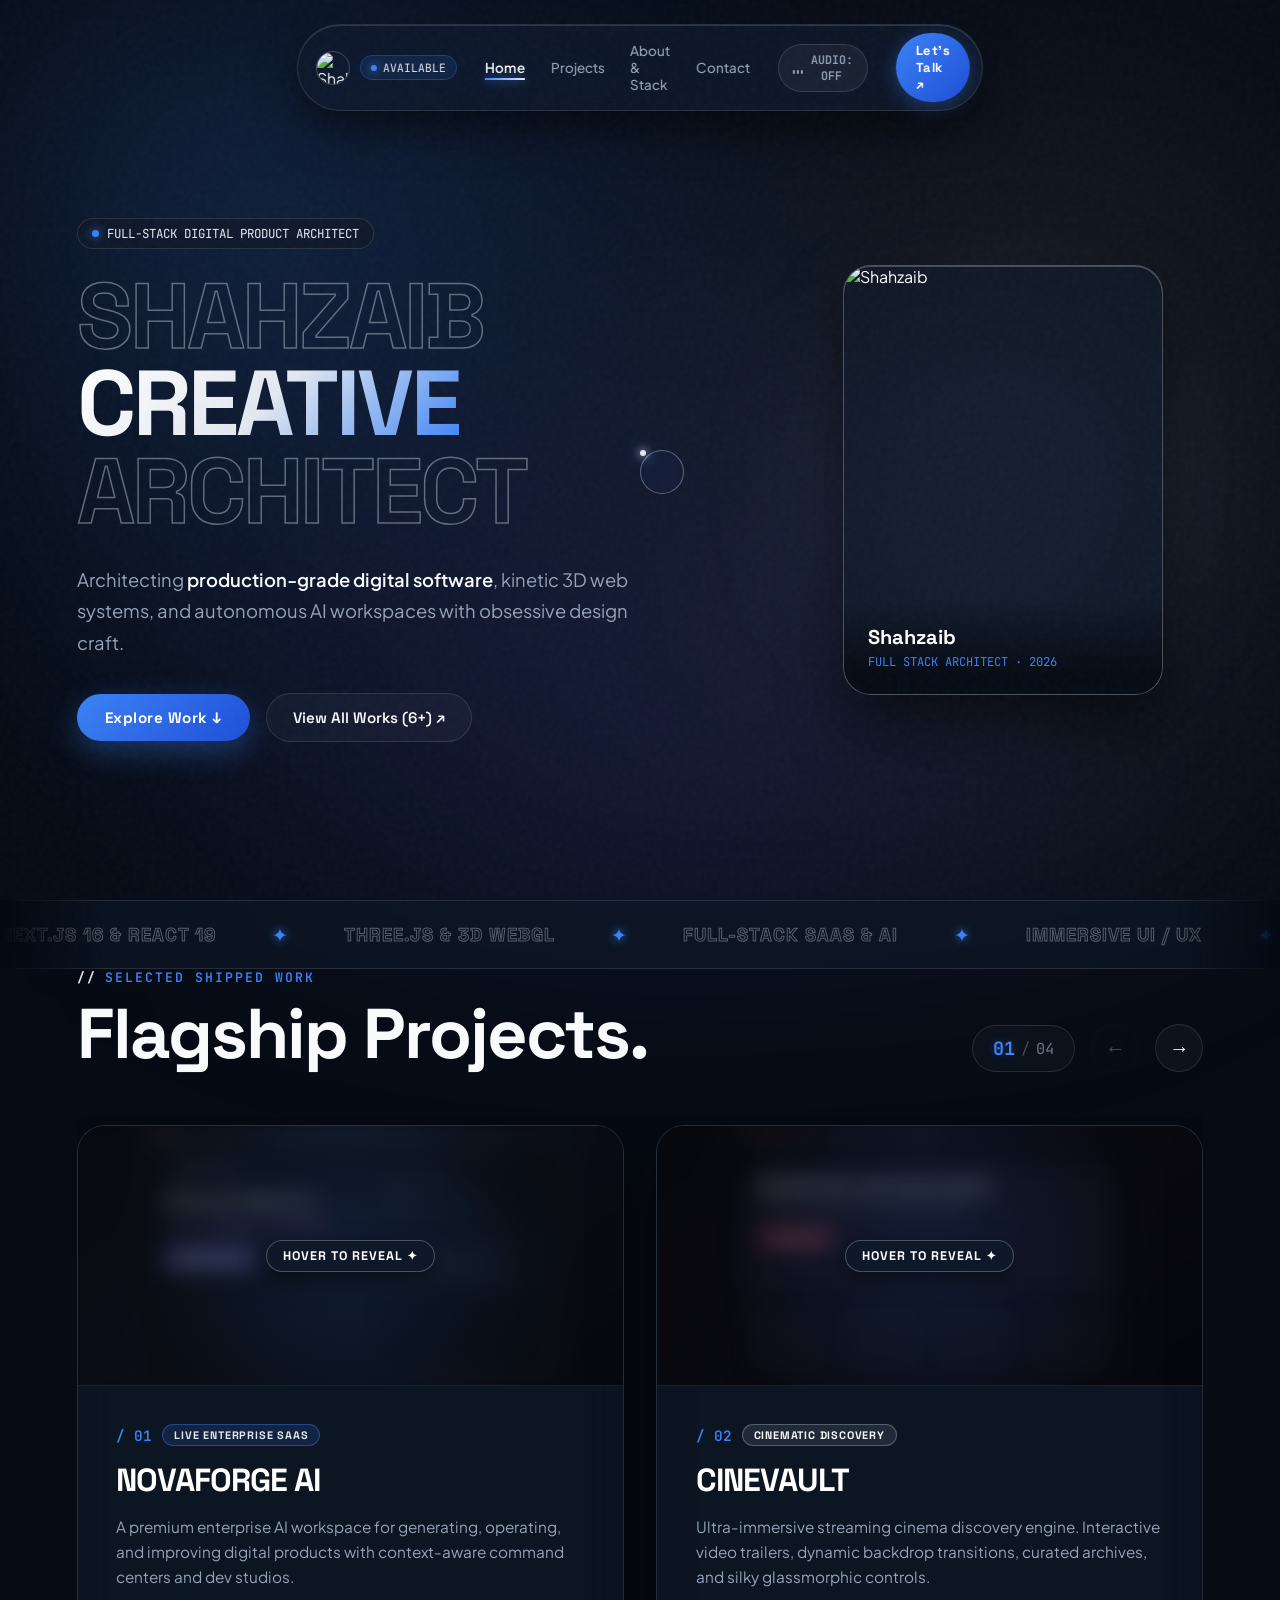
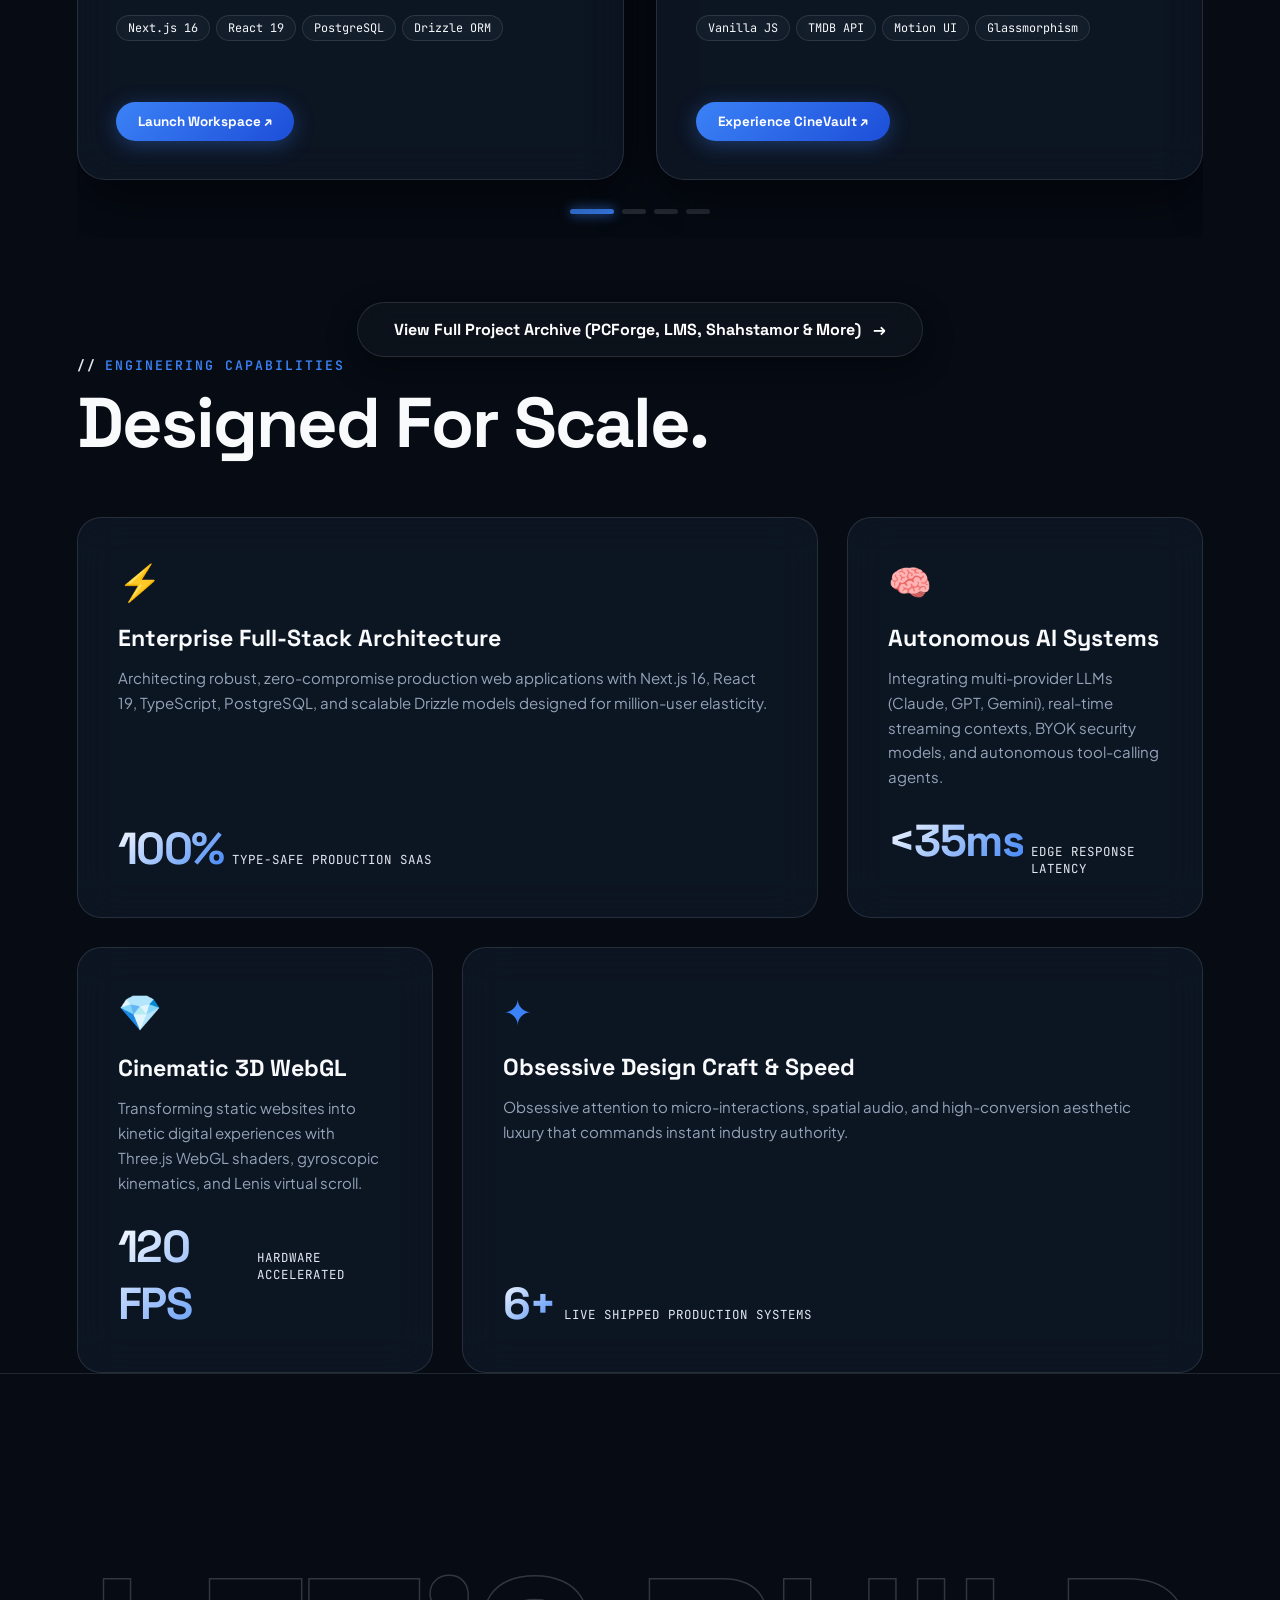
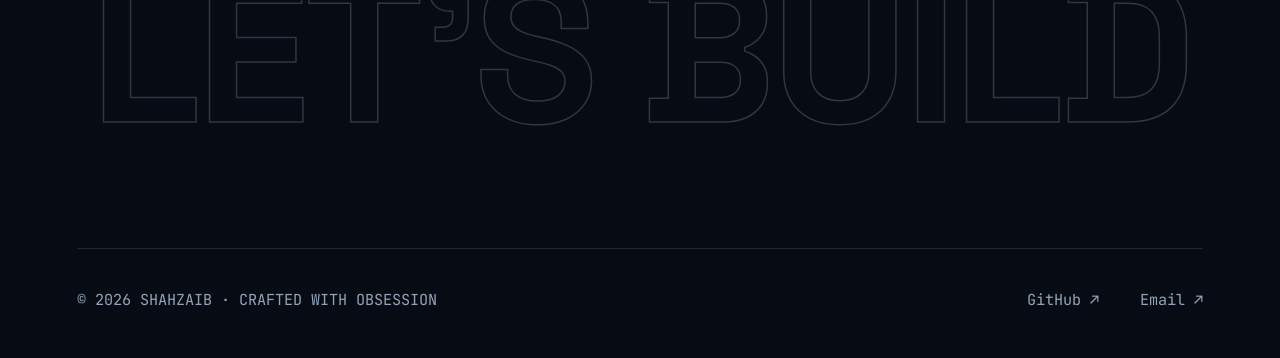
==== commit 3b0b4203: "perf: god-level 60-120fps optimization (visibility culling, zero-allocation RAF, content-visibility " ====
--- a/index.html
+++ b/index.html
@@ -13,8 +13,9 @@
     <link rel="preconnect" href="https://fonts.gstatic.com" crossorigin>
     <link href="https://fonts.googleapis.com/css2?family=Plus+Jakarta+Sans:wght@300;400;500;600;700;800&family=Space+Grotesk:wght@500;600;700;800&family=JetBrains+Mono:wght@400;500;600&display=swap" rel="stylesheet">
     
-    <!-- Three.js 3D WebGL Engine -->
+    <!-- Three.js 3D WebGL Engine & GLTF/GLB Loader -->
     <script src="https://cdnjs.cloudflare.com/ajax/libs/three.js/r128/three.min.js"></script>
+    <script src="https://cdn.jsdelivr.net/npm/three@0.128.0/examples/js/loaders/GLTFLoader.js"></script>
 
     <!-- GSAP & ScrollTrigger -->
     <script src="https://cdnjs.cloudflare.com/ajax/libs/gsap/3.12.5/gsap.min.js"></script>
@@ -24,7 +25,7 @@
     <script src="https://unpkg.com/lenis@1.1.18/dist/lenis.min.js"></script>
 
     <!-- Master Stylesheet -->
-    <link rel="stylesheet" href="assets/css/style.css?v=5.0">
+    <link rel="stylesheet" href="assets/css/style.css?v=6.1">
 
     <style>
         /* Hero Section Styling — Midnight Sapphire & Platinum */
@@ -214,7 +215,7 @@
     <!-- GLOBAL MULTI-PAGE NAVIGATION (CLEAN URLS) -->
     <nav>
         <a href="./" class="logo">
-            <img src="images/logo.jpg" alt="Shahzaib Logo">
+            <img src="images/logo.jpg" alt="Shahzaib Logo" decoding="async">
             <span class="nav-status"><span class="status-dot"></span> AVAILABLE</span>
         </a>
         <div class="nav-links">
@@ -265,7 +266,7 @@
             <div class="hero-visual reveal">
                 <div class="aura-glow"></div>
                 <div class="hero-card-3d">
-                    <img src="images/profile.jpg" alt="Shahzaib">
+                    <img src="images/profile.jpg" alt="Shahzaib" fetchpriority="high" decoding="async">
                     <div class="hero-card-meta">
                         <h4>Shahzaib</h4>
                         <p>FULL STACK ARCHITECT · 2026</p>
@@ -316,7 +317,7 @@
                 <!-- Project 01: NOVAFORGE AI -->
                 <article class="carousel-card" data-cursor="VIEW LIVE">
                     <div class="carousel-card-visual">
-                        <img src="images/project-novaforge.svg" alt="NOVAFORGE AI Preview" class="project-image">
+                        <img src="images/project-novaforge.svg" alt="NOVAFORGE AI Preview" class="project-image" loading="lazy" decoding="async">
                         <div class="project-visual-overlay"></div>
                         <span class="hover-reveal-tag">HOVER TO REVEAL ✦</span>
                     </div>
@@ -344,7 +345,7 @@
                 <!-- Project 02: CINEVAULT -->
                 <article class="carousel-card" data-cursor="STREAM">
                     <div class="carousel-card-visual">
-                        <img src="images/project-cinevault.svg" alt="CineVault Preview" class="project-image">
+                        <img src="images/project-cinevault.svg" alt="CineVault Preview" class="project-image" loading="lazy" decoding="async">
                         <div class="project-visual-overlay"></div>
                         <span class="hover-reveal-tag">HOVER TO REVEAL ✦</span>
                     </div>
@@ -372,7 +373,7 @@
                 <!-- Project 03: NEXUS AI -->
                 <article class="carousel-card" data-cursor="OPEN">
                     <div class="carousel-card-visual">
-                        <img src="images/project-nexus.jpg" alt="Nexus AI Preview" class="project-image">
+                        <img src="images/project-nexus.jpg" alt="Nexus AI Preview" class="project-image" loading="lazy" decoding="async">
                         <div class="project-visual-overlay"></div>
                         <span class="hover-reveal-tag">HOVER TO REVEAL ✦</span>
                     </div>
@@ -400,7 +401,7 @@
                 <!-- Project 04: GitFinder -->
                 <article class="carousel-card" data-cursor="SEARCH">
                     <div class="carousel-card-visual">
-                        <img src="images/project-gitfinder.jpg" alt="GitFinder Preview" class="project-image">
+                        <img src="images/project-gitfinder.jpg" alt="GitFinder Preview" class="project-image" loading="lazy" decoding="async">
                         <div class="project-visual-overlay"></div>
                         <span class="hover-reveal-tag">HOVER TO REVEAL ✦</span>
                     </div>
@@ -517,6 +518,6 @@
     </footer>
 
     <!-- Master Script Controller -->
-    <script src="assets/js/main.js?v=5.0"></script>
+    <script src="assets/js/main.js?v=6.1"></script>
 </body>
 </html>
--- a/assets/css/style.css
+++ b/assets/css/style.css
@@ -599,3 +599,26 @@
     .footer-bottom { flex-direction: column; gap: 1.5rem; text-align: center; }
     .footer-social a { margin: 0 1rem; }
 }
+
+/* ==========================================================================
+   PERFORMANCE & COMPOSITING ACCELERATION (GOD-LEVEL 60-120 FPS OPTIMIZATION)
+   ========================================================================== */
+#three-canvas-container canvas {
+    will-change: transform;
+    transform: translateZ(0);
+}
+
+.carousel-column,
+.bento-section,
+.footer-cta {
+    content-visibility: auto;
+    contain-intrinsic-size: auto 600px;
+}
+
+/* Eliminate custom cursor DOM and RAF overhead completely on touch screens */
+@media (pointer: coarse), (hover: none) {
+    .cursor-dot,
+    .cursor-outline {
+        display: none !important;
+    }
+}
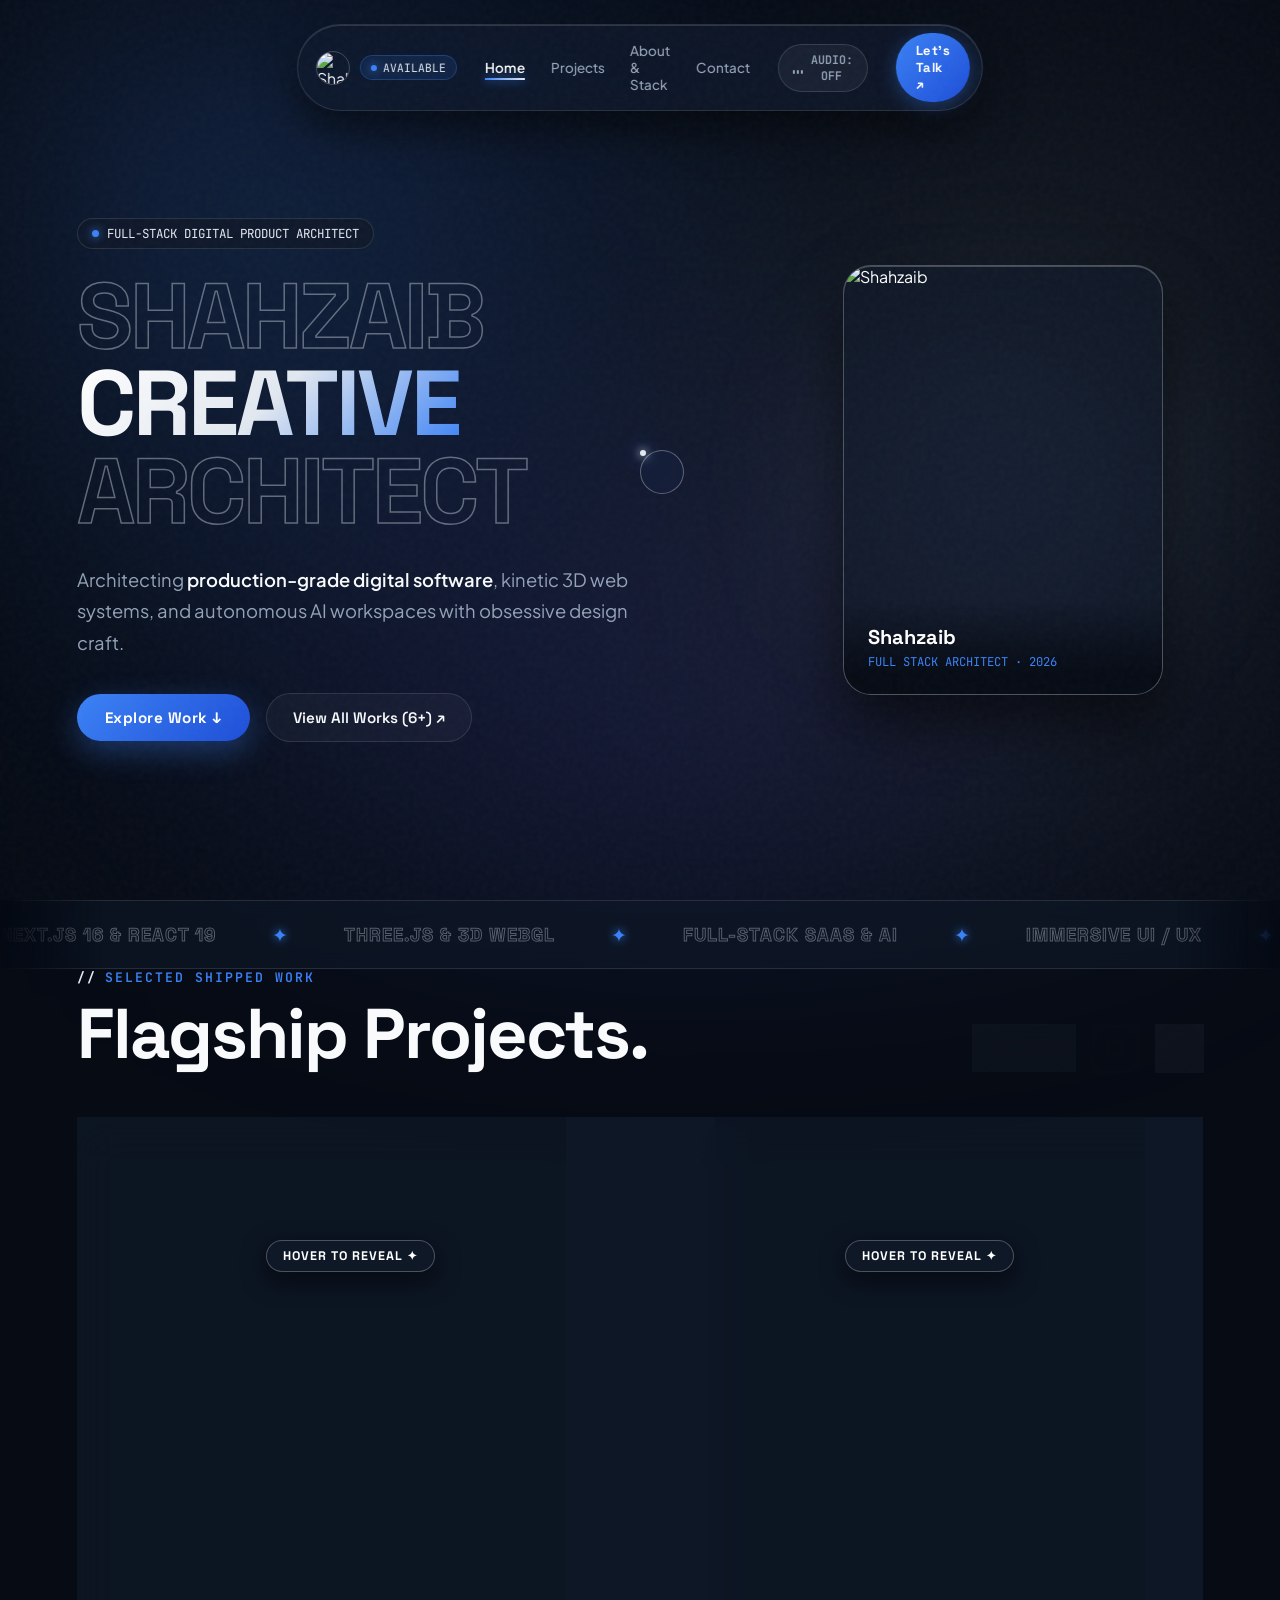
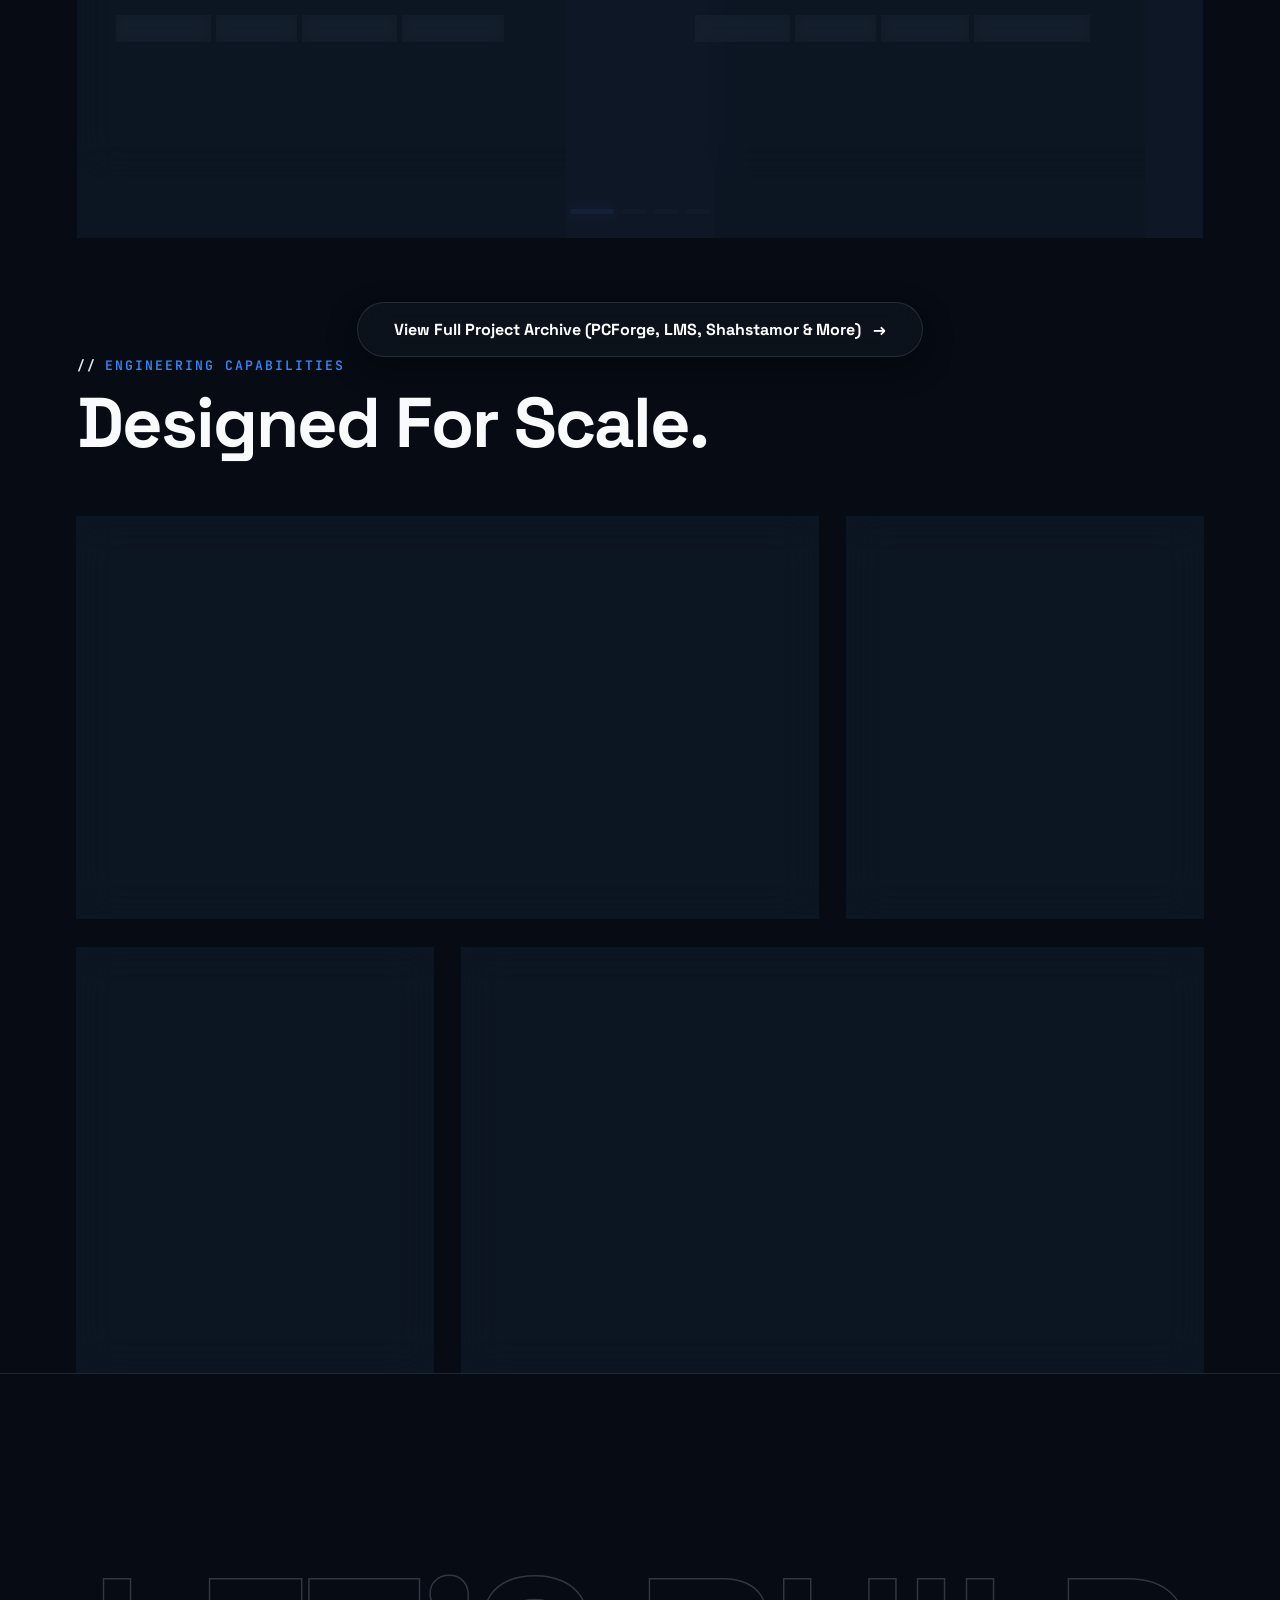
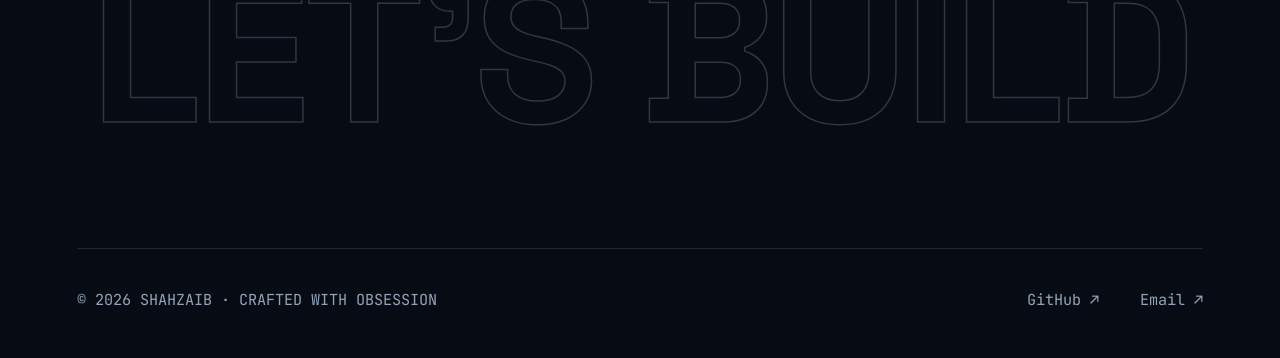
==== commit 5767e5cd: "Replace black hole hero with cinematic Earth" ====
--- a/index.html
+++ b/index.html
@@ -15,7 +15,6 @@
     
     <!-- Three.js 3D WebGL Engine & GLTF/GLB Loader -->
     <script src="https://cdnjs.cloudflare.com/ajax/libs/three.js/r128/three.min.js"></script>
-    <script src="https://cdn.jsdelivr.net/npm/three@0.128.0/examples/js/loaders/GLTFLoader.js"></script>
 
     <!-- GSAP & ScrollTrigger -->
     <script src="https://cdnjs.cloudflare.com/ajax/libs/gsap/3.12.5/gsap.min.js"></script>
@@ -238,7 +237,7 @@
         <a href="contact/" class="nav-btn" data-cursor="TALK">Let's Talk ↗</a>
     </nav>
 
-    <!-- HERO SECTION WITH 3D QUANTUM CHRONO-CORE -->
+    <!-- HERO SECTION WITH CINEMATIC EARTH FROM SPACE -->
     <section id="hero">
         <div id="three-canvas-container"></div>
         <div class="container hero-grid">
